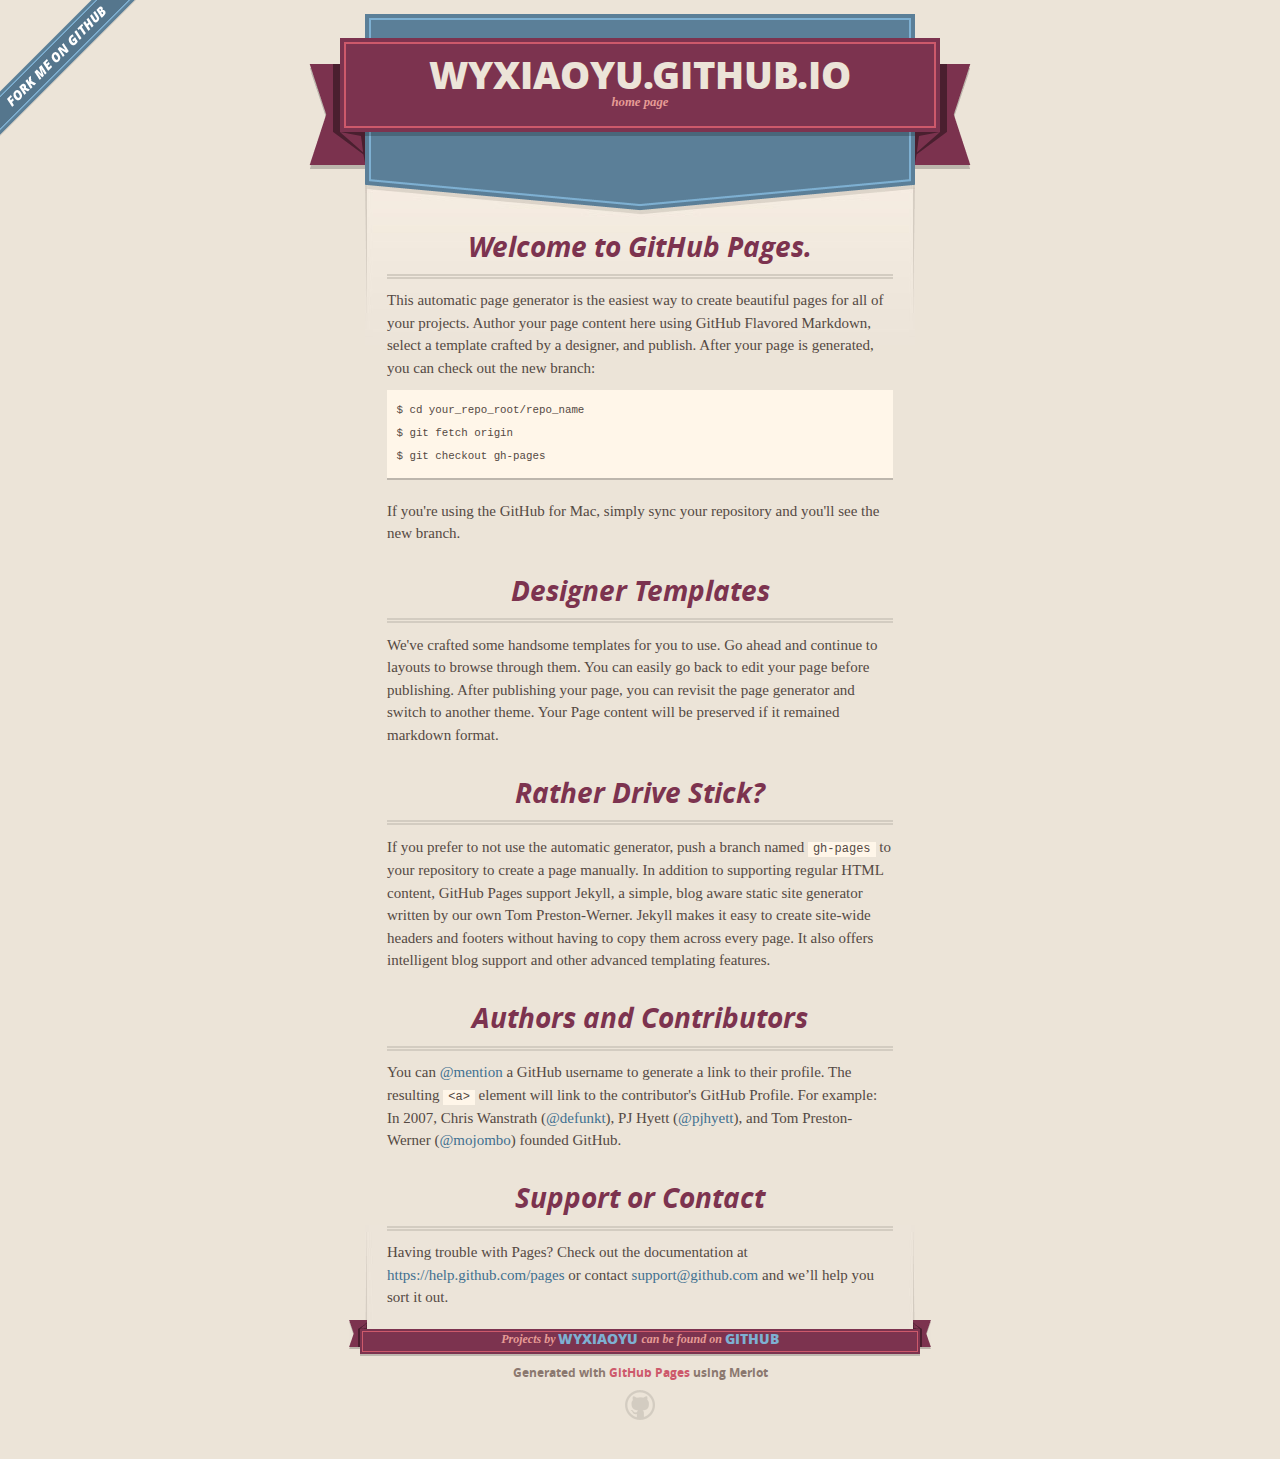
==== index.html @ 8c6b1761 "Replace master branch with page content via GitHub" ====
<!DOCTYPE html>
<html>
  <head>
    <meta charset='utf-8'>
    <meta http-equiv="X-UA-Compatible" content="chrome=1">
    <meta name="viewport" content="width=640">

    <link rel="stylesheet" href="stylesheets/core.css" media="screen">
    <link rel="stylesheet" href="stylesheets/mobile.css" media="handheld, only screen and (max-device-width:640px)">
    <link rel="stylesheet" href="stylesheets/github-light.css">

    <script type="text/javascript" src="javascripts/modernizr.js"></script>
    <script type="text/javascript" src="https://ajax.googleapis.com/ajax/libs/jquery/1.7.1/jquery.min.js"></script>
    <script type="text/javascript" src="javascripts/headsmart.min.js"></script>
    <script type="text/javascript">
      $(document).ready(function () {
        $('#main_content').headsmart()
      })
    </script>
    <title>Wyxiaoyu.GitHub.io by wyxiaoyu</title>
  </head>

  <body>
    <a id="forkme_banner" href="https://github.com/wyxiaoyu">View on GitHub</a>
    <div class="shell">

      <header>
        <span class="ribbon-outer">
          <span class="ribbon-inner">
            <h1>Wyxiaoyu.GitHub.io</h1>
            <h2>home page</h2>
          </span>
          <span class="left-tail"></span>
          <span class="right-tail"></span>
        </span>
      </header>

      <div id="no-downloads">
        <span class="inner">
        </span>
      </div>


      <span class="banner-fix"></span>


      <section id="main_content">
        <h3>
<a id="welcome-to-github-pages" class="anchor" href="#welcome-to-github-pages" aria-hidden="true"><span class="octicon octicon-link"></span></a>Welcome to GitHub Pages.</h3>

<p>This automatic page generator is the easiest way to create beautiful pages for all of your projects. Author your page content here using GitHub Flavored Markdown, select a template crafted by a designer, and publish. After your page is generated, you can check out the new branch:</p>

<pre><code>$ cd your_repo_root/repo_name
$ git fetch origin
$ git checkout gh-pages
</code></pre>

<p>If you're using the GitHub for Mac, simply sync your repository and you'll see the new branch.</p>

<h3>
<a id="designer-templates" class="anchor" href="#designer-templates" aria-hidden="true"><span class="octicon octicon-link"></span></a>Designer Templates</h3>

<p>We've crafted some handsome templates for you to use. Go ahead and continue to layouts to browse through them. You can easily go back to edit your page before publishing. After publishing your page, you can revisit the page generator and switch to another theme. Your Page content will be preserved if it remained markdown format.</p>

<h3>
<a id="rather-drive-stick" class="anchor" href="#rather-drive-stick" aria-hidden="true"><span class="octicon octicon-link"></span></a>Rather Drive Stick?</h3>

<p>If you prefer to not use the automatic generator, push a branch named <code>gh-pages</code> to your repository to create a page manually. In addition to supporting regular HTML content, GitHub Pages support Jekyll, a simple, blog aware static site generator written by our own Tom Preston-Werner. Jekyll makes it easy to create site-wide headers and footers without having to copy them across every page. It also offers intelligent blog support and other advanced templating features.</p>

<h3>
<a id="authors-and-contributors" class="anchor" href="#authors-and-contributors" aria-hidden="true"><span class="octicon octicon-link"></span></a>Authors and Contributors</h3>

<p>You can <a href="https://github.com/blog/821" class="user-mention">@mention</a> a GitHub username to generate a link to their profile. The resulting <code>&lt;a&gt;</code> element will link to the contributor's GitHub Profile. For example: In 2007, Chris Wanstrath (<a href="https://github.com/defunkt" class="user-mention">@defunkt</a>), PJ Hyett (<a href="https://github.com/pjhyett" class="user-mention">@pjhyett</a>), and Tom Preston-Werner (<a href="https://github.com/mojombo" class="user-mention">@mojombo</a>) founded GitHub.</p>

<h3>
<a id="support-or-contact" class="anchor" href="#support-or-contact" aria-hidden="true"><span class="octicon octicon-link"></span></a>Support or Contact</h3>

<p>Having trouble with Pages? Check out the documentation at <a href="https://help.github.com/pages">https://help.github.com/pages</a> or contact <a href="mailto:support@github.com">support@github.com</a> and we’ll help you sort it out.</p>
      </section>

      <footer>
        <span class="ribbon-outer">
          <span class="ribbon-inner">
            <p>Projects by <a href="https://github.com/wyxiaoyu">wyxiaoyu</a> can be found on <a href="https://github.com/wyxiaoyu">GitHub</a></p>
          </span>
          <span class="left-tail"></span>
          <span class="right-tail"></span>
        </span>
        <p>Generated with <a href="https://pages.github.com">GitHub Pages</a> using Merlot</p>
        <span class="octocat"></span>
      </footer>

    </div>

    
  </body>
</html>
---- stylesheets/core.css ----
@import url("screen.css");
@import url("non-screen.css") handheld;
@import url("non-screen.css") only screen and (max-device-width:640px);
---- stylesheets/mobile.css ----
/* Generated by Font Squirrel (http://www.fontsquirrel.com) on February 9, 2012 */


@font-face {
  font-family: 'Open Sans';
  src: url('../fonts/opensans-regular-webfont.eot');
  src: url('../fonts/opensans-regular-webfont.eot?#iefix') format('embedded-opentype'),
       url('../fonts/opensans-regular-webfont.woff') format('woff'),
       url('../fonts/opensans-regular-webfont.ttf') format('truetype'),
       url('../fonts/opensans-regular-webfont.svg#OpenSansRegular') format('svg');
  font-weight: normal;
  font-style: normal;
}

@font-face {
  font-family: 'Open Sans';
  src: url('../fonts/opensans-italic-webfont.eot');
  src: url('../fonts/opensans-italic-webfont.eot?#iefix') format('embedded-opentype'),
       url('../fonts/opensans-italic-webfont.woff') format('woff'),
       url('../fonts/opensans-italic-webfont.ttf') format('truetype'),
       url('../fonts/opensans-italic-webfont.svg#OpenSansItalic') format('svg');
  font-weight: normal;
  font-style: italic;
}

@font-face {
  font-family: 'Open Sans';
  src: url('../fonts/opensans-bold-webfont.eot');
  src: url('../fonts/opensans-bold-webfont.eot?#iefix') format('embedded-opentype'),
       url('../fonts/opensans-bold-webfont.woff') format('woff'),
       url('../fonts/opensans-bold-webfont.ttf') format('truetype'),
       url('../fonts/opensans-bold-webfont.svg#OpenSansBold') format('svg');
  font-weight: bold;
  font-style: normal;
}

@font-face {
  font-family: 'Open Sans';
  src: url('../fonts/opensans-bolditalic-webfont.eot');
  src: url('../fonts/opensans-bolditalic-webfont.eot?#iefix') format('embedded-opentype'),
       url('../fonts/opensans-bolditalic-webfont.woff') format('woff'),
       url('../fonts/opensans-bolditalic-webfont.ttf') format('truetype'),
       url('../fonts/opensans-bolditalic-webfont.svg#OpenSansBoldItalic') format('svg');
  font-weight: bold;
  font-style: italic;
}

@font-face {
  font-family: 'Open Sans';
  src: url('../fonts/opensans-extrabold-webfont.eot');
  src: url('../fonts/opensans-extrabold-webfont.eot?#iefix') format('embedded-opentype'),
       url('../fonts/opensans-extrabold-webfont.woff') format('woff'),
       url('../fonts/opensans-extrabold-webfont.ttf') format('truetype'),
       url('../fonts/opensans-extrabold-webfont.svg#OpenSansExtrabold') format('svg');
  font-weight: bolder;
  font-style: normal;
}


/* http://meyerweb.com/eric/tools/css/reset/ 
   v2.0 | 20110126
   License: none (public domain)
*/

html, body, div, span, applet, object, iframe,
h1, h2, h3, h4, h5, h6, p, blockquote, pre,
a, abbr, acronym, address, big, cite, code,
del, dfn, em, img, ins, kbd, q, s, samp,
small, strike, strong, sub, sup, tt, var,
b, u, i, center,
dl, dt, dd, ol, ul, li,
fieldset, form, label, legend,
table, caption, tbody, tfoot, thead, tr, th, td,
article, aside, canvas, details, embed, 
figure, figcaption, footer, header, hgroup, 
menu, nav, output, ruby, section, summary,
time, mark, audio, video {
  margin: 0;
  padding: 0;
  border: 0;
  font-size: 100%;
  font: inherit;
  vertical-align: baseline;
}
/* HTML5 display-role reset for older browsers */
article, aside, details, figcaption, figure, 
footer, header, hgroup, menu, nav, section {
  display: block;
}
body {
  line-height: 1;
}
ol, ul {
  list-style: none;
}
blockquote, q {
  quotes: none;
}
blockquote:before, blockquote:after,
q:before, q:after {
  content: '';
  content: none;
}
table {
  border-collapse: collapse;
  border-spacing: 0;
}

header, footer, section {
  display: block;
  position: relative;
}

/* STYLES */

div.shell {
  display: block;
  width: 640px;
  margin: 0 auto;
}

a#forkme_banner {
  display: none;
}

/* header */

header {
  position: relative;
  z-index: 2;
  margin: 0;
  max-width: 640px;
  top: 51px;
}

header span.ribbon-inner {
  position: relative;
  display: block;
  background-color: #cd596b;
  border: 8px solid #7c334f;
  padding: 6px;
  z-index: 1;
}

header span.left-tail, header span.right-tail {
  position: relative;
  display: block;
  width: 19px;
  height: 10px;
  background: transparent url(../images/ribbon-tail-sprite-2x.png) 0 0 no-repeat;
  position: absolute;
  bottom: -10px;
  z-index: 0;
}

header span.left-tail {
  background-position: 0 0;
  left: 0;
}

header span.right-tail {
  background-position: -19px 0;
  right: 0;
}

header h1 {
  background-color: #7c334f;
  font-size: 2em;
  font-weight: bolder;
  font-style: normal;
  text-transform: uppercase;
  color: #ece4d8;
  text-align: center;
  line-height:1;  
  padding: 14px 20px 0;
}

header h2 {
  background-color: #7c334f;
  font: bold italic .85em/1.5 Georgia, Times, “Times New Roman”, serif;
  color: #e69b95;
  padding-bottom: 14px;
  margin-top: -3px;
  text-align: center;
}

section#downloads {
  position: relative;
  display: block;
  height: 171px;
  width: 602px;
  padding-bottom: 150px;
  margin: 51px auto -250px;
  z-index: 1;
  background: transparent url(../images/shield.png) center 0 no-repeat;
}

section#downloads a {
  display: none;
}

span.banner-fix {
  background: transparent url(../images/shield-fallback.png) center top no-repeat;
  display: block;
  height: 31px;
  position: absolute;
  width: 640px;
  top: 20px;

}

section#main_content {
  z-index: 2;
  padding: 20px 40px 0;
  min-height:185px;
}

/* footer */

footer {
  background: none;
  padding-top: 104px;
  margin: -94px auto 40px;
  max-width:640px;
  text-align: center;
}

footer span.ribbon-outer {
  display: block;
  position: relative;
  border-bottom: 2px solid #bdb6ad;
}

footer span.ribbon-inner {
  position: relative;
  display: block;
  background-color: #cd596b;
  border: 8px solid #7c334f;
  padding: 6px;
  z-index: 1;
}

footer p {
  font-family: 'Open Sans', sans-serif;
  font-weight: bold;
  font-size: .6em;
  color: #8b786f;
}

footer a {
  color: #cd596b;
}

footer span.ribbon-inner p {
  background-color: #7c334f;
  margin: 0;
  color: #e69b95;
  font: bold italic 22px/1 Georgia, Times, “Times New Roman”, serif;
  height: auto;
  line-height: 1.1;
  padding: 20px 0px 10px;
}

footer span.ribbon-inner a {
  display: block;
  position: relative;
  bottom: 0;
  color: #7eb0d2;
  font-family: 'Open Sans', sans-serif;
  text-transform: uppercase;
  font-style: normal;
  font-weight: bolder;
  font-size: 38px;
  padding-bottom: 10px;
}

footer span.ribbon-inner a:hover {
  color: #7eb0d2;
}

footer span.left-tail, footer span.right-tail {
  position: relative;
  display: block;
  width: 23px;
  height: 126px;
  background: transparent url(../images/small-ribbon-tail-sprite-2x.png) 0 0 no-repeat;
  position: absolute;
  top: -126px;
  z-index: 0;
}

footer span.left-tail {
  background-position: 0 0;
  left: 0;
}

footer span.right-tail {
  background-position: -23px 0;
  right: 0;
}

footer span.octocat {
  background: transparent url(../images/octocat-2x.png) 0 0 no-repeat;
  display: block;
  width: 60px;
  height: 60px;
  margin: 20px auto 0;}

/* content */

body {
  background: #ece4d8;
  font: normal normal 30px/1.5 Georgia, Palatino,” Palatino Linotype”, Times, “Times New Roman”, serif;
  color: #544943;
  -webkit-font-smoothing: antialiased;
}

a, a:hover {
  color: #417090;
}

a {
  text-decoration: none;
}

a:hover {
  text-decoration: underline;
}

h1,h2,h3,h4,h5,h6 {
  font-family: 'Open Sans', sans-serif;
  font-weight: bold;
}

p {
  margin: .7em 0 0;
}

strong {
  font-weight: bold;
}

em {
  font-style: italic;
}

ol {
  margin: .7em 0;
  list-style-type: decimal;
  padding-left: 1.35em;
}

ul {
  margin: .7em 0;
  padding-left: 1.35em;
}

ul li {
  padding-left: 20px;
  background: transparent url(../images/chevron-2x.png) left 15px no-repeat;
}

blockquote {
  font-family: 'Open Sans', sans-serif;
  margin: 20px 0;
  color: #8b786f;
  padding-left: 1.35em;
  background: transparent url('../images/blockquote-gfx-2x.png') 0 8px no-repeat;
}

img {
  -webkit-box-shadow: 0px 4px 0px #bdb6ad;
  -moz-box-shadow: 0px 4px 0px #bdb6ad;
  box-shadow: 0px 4px 0px #bdb6ad;
  border: 4px solid #fff6e9;
  max-width: 556px;
}

hr {
  border: none;
  outline: none;
  height: 42px;
  background: transparent url('../images/hr-2x.jpg') center center repeat-x;
  margin: 0 0 20px;
}

code {
  background: #fff6e9;
  font: normal normal .9em/1.7 "Lucida Sans Typewriter", "Lucida Console", Monaco, "Bitstream Vera Sans Mono", monospace;
  padding: 0 5px 1px;
}

pre {
  margin: 10px 0 20px;
  padding: .7em;
  background: #fff6e9;
  border-bottom: 4px solid #bdb6ad;
  font: normal normal .9em/1.7 "Lucida Sans Typewriter", "Lucida Console", Monaco, "Bitstream Vera Sans Mono", monospace;
  overflow: auto;
}

table {
  background: #fff6e9;
  display: table;
  width: 100%;
  border-collapse: separate;
  border-bottom: 4px solid #bdb6ad;
  margin: 10px 0;
}

tr {
  display: table-row;
}

th {
  display: table-cell;
  padding: 2px 10px;
  border: solid #ece4d8;
  border-width: 0 4px 4px 0;
  color: #cd596b;
  font-family: 'Open Sans', sans-serif;
  font-weight: bold;
  font-size: .85em;
}

td {
  display: table-cell;
  padding: 0 .7em;
  border: solid #ece4d8;
  border-width: 0 4px 4px 0;
}

td:last-child, th:last-child {
  border-right: none;
}

tr:last-child td {
  border-bottom: none;
}

dl {
  margin: .7em 0 20px;
}

dt {
  font-family: 'Open Sans', sans-serif;
  font-weight: bold;
}

dd {
  padding-left: 1.35em;
}

dd p:first-child {
  margin-top: 0;
}

/* Content based headers */

#main_content > .header-level-1:first-child,
#main_content > .header-level-2:first-child,
#main_content > .header-level-3:first-child,
#main_content > .header-level-4:first-child,
#main_content > .header-level-5:first-child,
#main_content > .header-level-6:first-child {
  margin-top: 0;
}

.header-level-1 {
  font-size: 1.85em;
  border-bottom: .2em double #d3ccc1;
  color: #7c334f;
  text-align: center;
  font-style: italic;
  margin: 1.1em 0 .38em;
  line-height: 1.2;
  padding-bottom: 10px
}

.header-level-2 {
  font-size: 1.58em;
  color: #7c334f;
  margin: .95em 0 .5em;
  border-bottom: .1em solid #D3CCC1;
  line-height: 1.2;
  padding-bottom: 10px
}

.header-level-3 {
  margin: 20px 0 10px;
  font-size: 1.45em;
}

.header-level-4 {
  margin: .6em 0;
  font-size: 1.2em;
  color: #cd596b;
}

.header-level-5 {
  margin: .7em 0;
  font-size: 1em;
  color: #8b786f;
}

.header-level-6 {
  margin: .8em 0;
  font-size: .85em;
  font-style: italic;
}
---- stylesheets/github-light.css ----
/*
   Copyright 2014 GitHub Inc.

   Licensed under the Apache License, Version 2.0 (the "License");
   you may not use this file except in compliance with the License.
   You may obtain a copy of the License at

       http://www.apache.org/licenses/LICENSE-2.0

   Unless required by applicable law or agreed to in writing, software
   distributed under the License is distributed on an "AS IS" BASIS,
   WITHOUT WARRANTIES OR CONDITIONS OF ANY KIND, either express or implied.
   See the License for the specific language governing permissions and
   limitations under the License.

*/

.pl-c /* comment */ {
  color: #969896;
}

.pl-c1      /* constant, markup.raw, meta.diff.header, meta.module-reference, meta.property-name, support, support.constant, support.variable, variable.other.constant */,
.pl-s .pl-v /* string variable */ {
  color: #0086b3;
}

.pl-e  /* entity */,
.pl-en /* entity.name */ {
  color: #795da3;
}

.pl-s .pl-s1 /* string source */,
.pl-smi      /* storage.modifier.import, storage.modifier.package, storage.type.java, variable.other, variable.parameter.function */ {
  color: #333;
}

.pl-ent /* entity.name.tag */ {
  color: #63a35c;
}

.pl-k /* keyword, storage, storage.type */ {
  color: #a71d5d;
}

.pl-pds              /* punctuation.definition.string, string.regexp.character-class */,
.pl-s                /* string */,
.pl-s .pl-pse .pl-s1 /* string punctuation.section.embedded source */,
.pl-sr               /* string.regexp */,
.pl-sr .pl-cce       /* string.regexp constant.character.escape */,
.pl-sr .pl-sra       /* string.regexp string.regexp.arbitrary-repitition */,
.pl-sr .pl-sre       /* string.regexp source.ruby.embedded */ {
  color: #183691;
}

.pl-v /* variable */ {
  color: #ed6a43;
}

.pl-id /* invalid.deprecated */ {
  color: #b52a1d;
}

.pl-ii /* invalid.illegal */ {
  background-color: #b52a1d;
  color: #f8f8f8;
}

.pl-sr .pl-cce /* string.regexp constant.character.escape */ {
  color: #63a35c;
  font-weight: bold;
}

.pl-ml /* markup.list */ {
  color: #693a17;
}

.pl-mh        /* markup.heading */,
.pl-mh .pl-en /* markup.heading entity.name */,
.pl-ms        /* meta.separator */ {
  color: #1d3e81;
  font-weight: bold;
}

.pl-mq /* markup.quote */ {
  color: #008080;
}

.pl-mi /* markup.italic */ {
  color: #333;
  font-style: italic;
}

.pl-mb /* markup.bold */ {
  color: #333;
  font-weight: bold;
}

.pl-md /* markup.deleted, meta.diff.header.from-file */ {
  background-color: #ffecec;
  color: #bd2c00;
}

.pl-mi1 /* markup.inserted, meta.diff.header.to-file */ {
  background-color: #eaffea;
  color: #55a532;
}

.pl-mdr /* meta.diff.range */ {
  color: #795da3;
  font-weight: bold;
}

.pl-mo /* meta.output */ {
  color: #1d3e81;
}
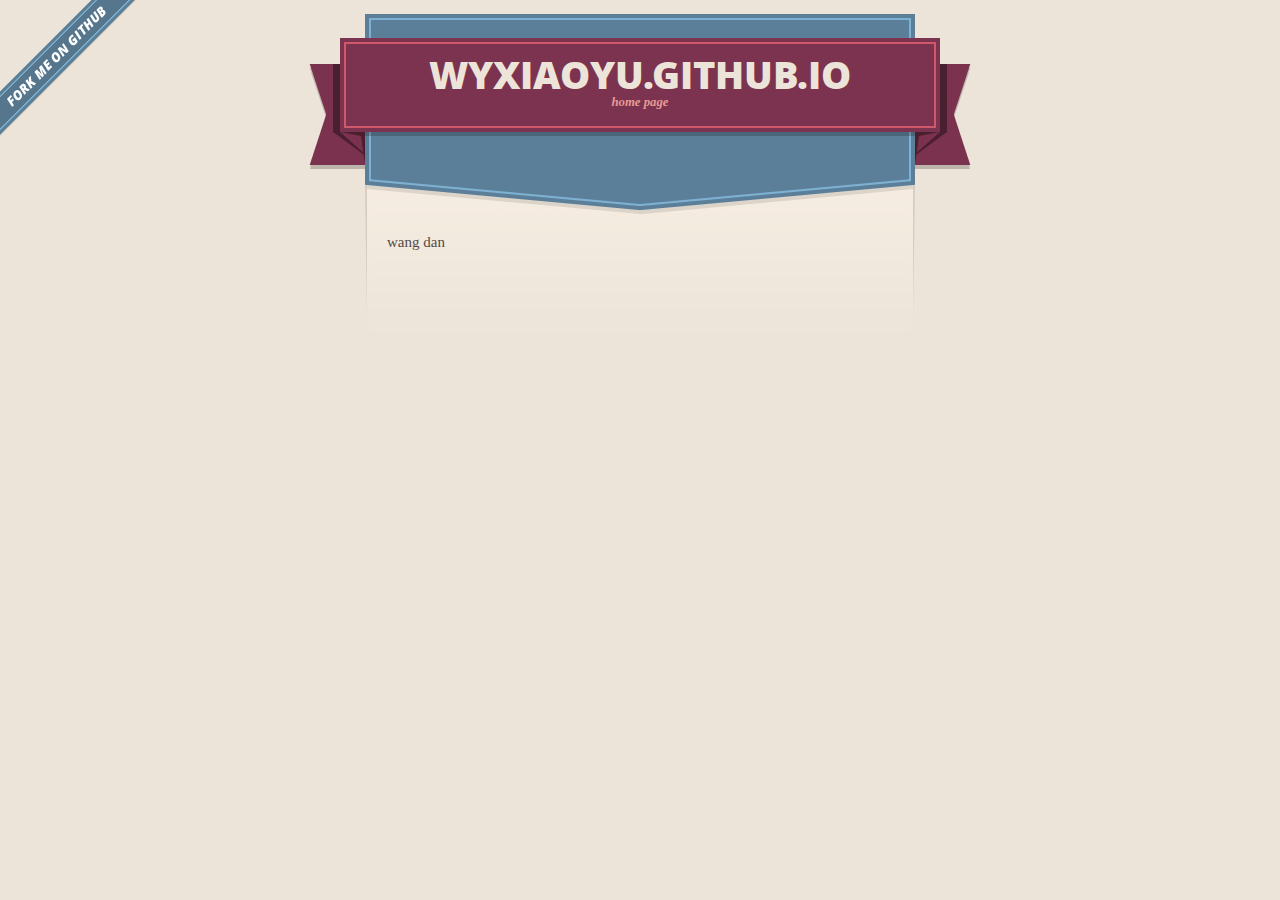
==== commit e5a94c53: "Update index.html" ====
--- a/index.html
+++ b/index.html
@@ -45,50 +45,8 @@
 
 
       <section id="main_content">
-        <h3>
-<a id="welcome-to-github-pages" class="anchor" href="#welcome-to-github-pages" aria-hidden="true"><span class="octicon octicon-link"></span></a>Welcome to GitHub Pages.</h3>
-
-<p>This automatic page generator is the easiest way to create beautiful pages for all of your projects. Author your page content here using GitHub Flavored Markdown, select a template crafted by a designer, and publish. After your page is generated, you can check out the new branch:</p>
-
-<pre><code>$ cd your_repo_root/repo_name
-$ git fetch origin
-$ git checkout gh-pages
-</code></pre>
-
-<p>If you're using the GitHub for Mac, simply sync your repository and you'll see the new branch.</p>
-
-<h3>
-<a id="designer-templates" class="anchor" href="#designer-templates" aria-hidden="true"><span class="octicon octicon-link"></span></a>Designer Templates</h3>
-
-<p>We've crafted some handsome templates for you to use. Go ahead and continue to layouts to browse through them. You can easily go back to edit your page before publishing. After publishing your page, you can revisit the page generator and switch to another theme. Your Page content will be preserved if it remained markdown format.</p>
-
-<h3>
-<a id="rather-drive-stick" class="anchor" href="#rather-drive-stick" aria-hidden="true"><span class="octicon octicon-link"></span></a>Rather Drive Stick?</h3>
-
-<p>If you prefer to not use the automatic generator, push a branch named <code>gh-pages</code> to your repository to create a page manually. In addition to supporting regular HTML content, GitHub Pages support Jekyll, a simple, blog aware static site generator written by our own Tom Preston-Werner. Jekyll makes it easy to create site-wide headers and footers without having to copy them across every page. It also offers intelligent blog support and other advanced templating features.</p>
-
-<h3>
-<a id="authors-and-contributors" class="anchor" href="#authors-and-contributors" aria-hidden="true"><span class="octicon octicon-link"></span></a>Authors and Contributors</h3>
-
-<p>You can <a href="https://github.com/blog/821" class="user-mention">@mention</a> a GitHub username to generate a link to their profile. The resulting <code>&lt;a&gt;</code> element will link to the contributor's GitHub Profile. For example: In 2007, Chris Wanstrath (<a href="https://github.com/defunkt" class="user-mention">@defunkt</a>), PJ Hyett (<a href="https://github.com/pjhyett" class="user-mention">@pjhyett</a>), and Tom Preston-Werner (<a href="https://github.com/mojombo" class="user-mention">@mojombo</a>) founded GitHub.</p>
-
-<h3>
-<a id="support-or-contact" class="anchor" href="#support-or-contact" aria-hidden="true"><span class="octicon octicon-link"></span></a>Support or Contact</h3>
-
-<p>Having trouble with Pages? Check out the documentation at <a href="https://help.github.com/pages">https://help.github.com/pages</a> or contact <a href="mailto:support@github.com">support@github.com</a> and we’ll help you sort it out.</p>
-      </section>
-
-      <footer>
-        <span class="ribbon-outer">
-          <span class="ribbon-inner">
-            <p>Projects by <a href="https://github.com/wyxiaoyu">wyxiaoyu</a> can be found on <a href="https://github.com/wyxiaoyu">GitHub</a></p>
-          </span>
-          <span class="left-tail"></span>
-          <span class="right-tail"></span>
-        </span>
-        <p>Generated with <a href="https://pages.github.com">GitHub Pages</a> using Merlot</p>
-        <span class="octocat"></span>
-      </footer>
+        wang dan
+       </section>
 
     </div>
 
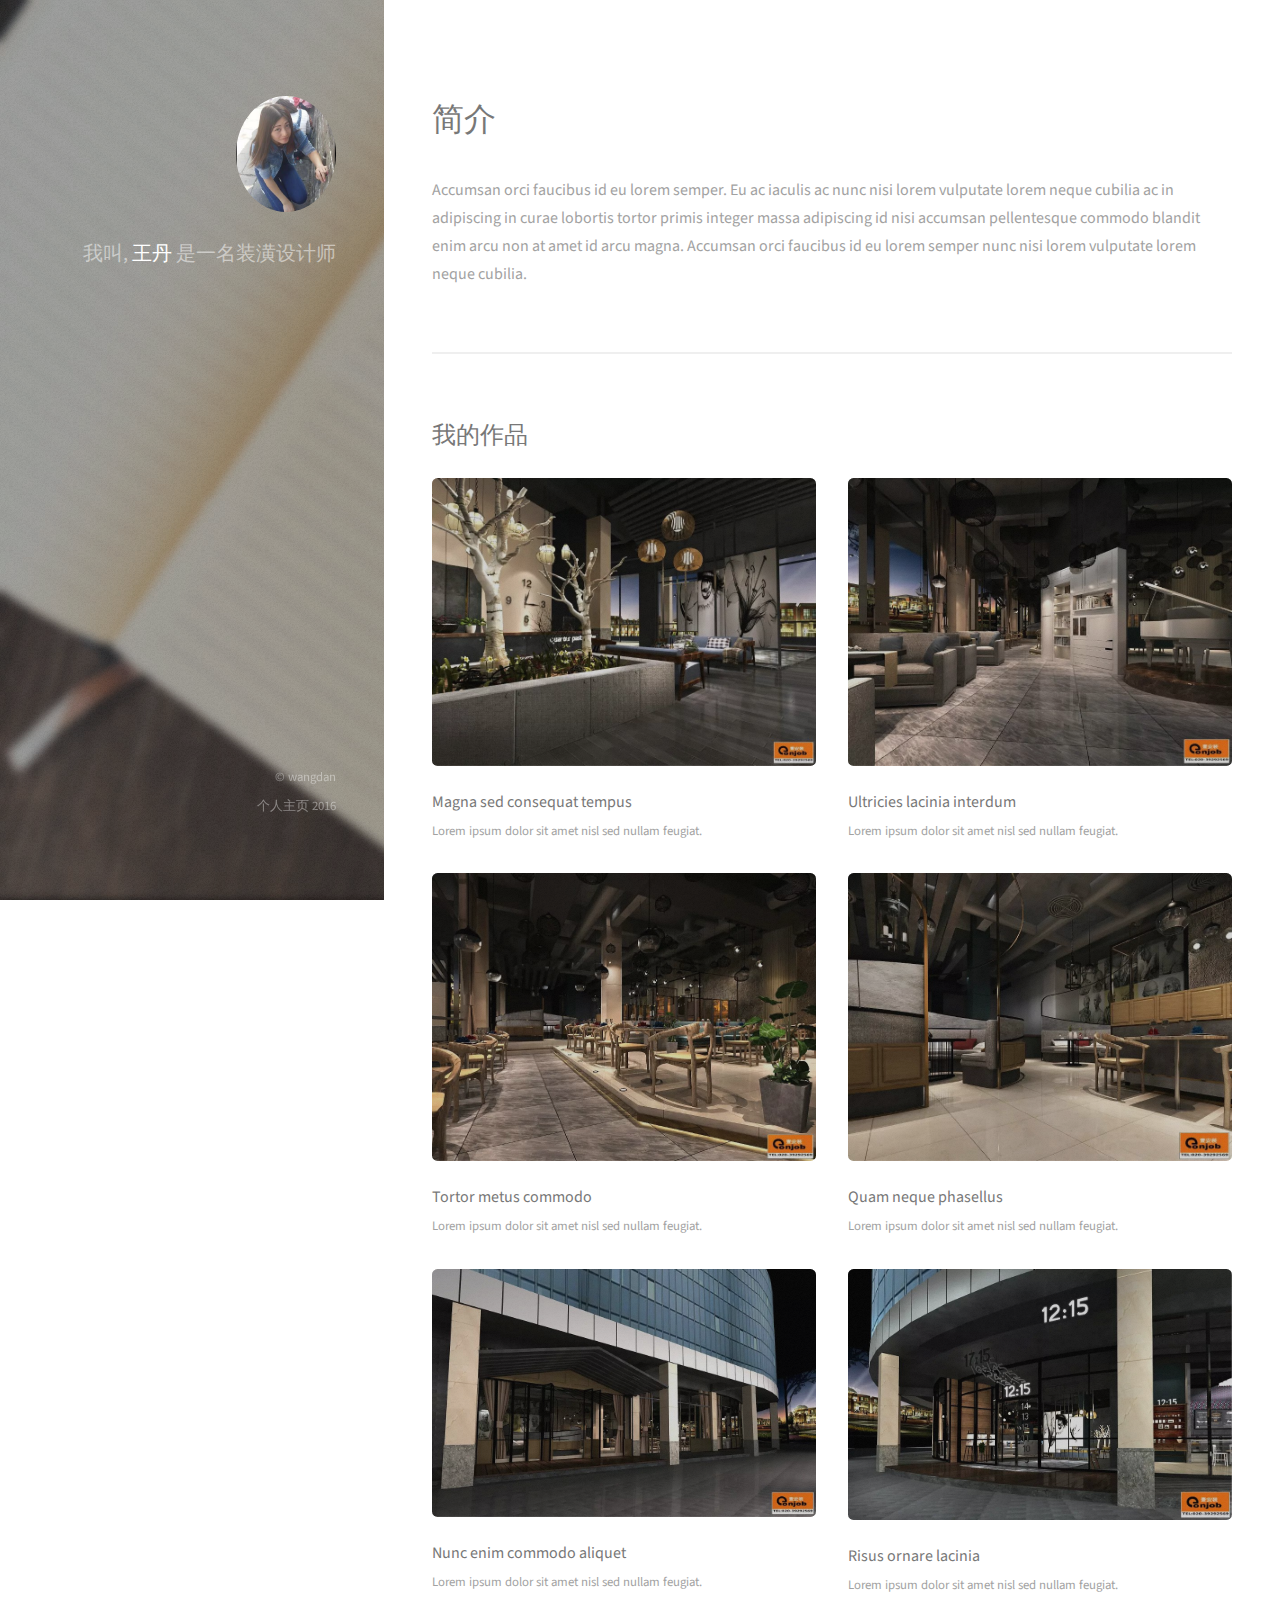
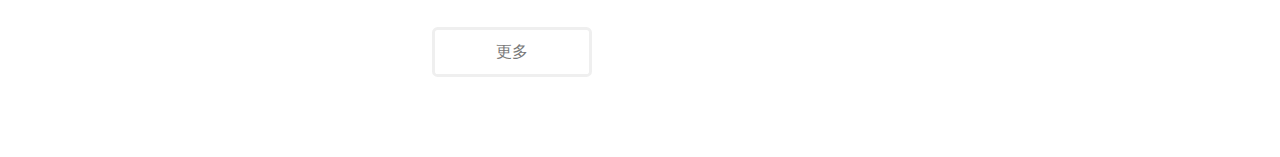
==== commit 2497b56d: "1" ====
--- a/index.html
+++ b/index.html
@@ -1,55 +1,93 @@
-<!DOCTYPE html>
-<html>
-  <head>
-    <meta charset='utf-8'>
-    <meta http-equiv="X-UA-Compatible" content="chrome=1">
-    <meta name="viewport" content="width=640">
-
-    <link rel="stylesheet" href="stylesheets/core.css" media="screen">
-    <link rel="stylesheet" href="stylesheets/mobile.css" media="handheld, only screen and (max-device-width:640px)">
-    <link rel="stylesheet" href="stylesheets/github-light.css">
-
-    <script type="text/javascript" src="javascripts/modernizr.js"></script>
-    <script type="text/javascript" src="https://ajax.googleapis.com/ajax/libs/jquery/1.7.1/jquery.min.js"></script>
-    <script type="text/javascript" src="javascripts/headsmart.min.js"></script>
-    <script type="text/javascript">
-      $(document).ready(function () {
-        $('#main_content').headsmart()
-      })
-    </script>
-    <title>Wyxiaoyu.GitHub.io by wyxiaoyu</title>
-  </head>
-
-  <body>
-    <a id="forkme_banner" href="https://github.com/wyxiaoyu">View on GitHub</a>
-    <div class="shell">
-
-      <header>
-        <span class="ribbon-outer">
-          <span class="ribbon-inner">
-            <h1>Wyxiaoyu.GitHub.io</h1>
-            <h2>home page</h2>
-          </span>
-          <span class="left-tail"></span>
-          <span class="right-tail"></span>
-        </span>
-      </header>
-
-      <div id="no-downloads">
-        <span class="inner">
-        </span>
-      </div>
-
-
-      <span class="banner-fix"></span>
-
-
-      <section id="main_content">
-        wang dan
-       </section>
-
-    </div>
-
-    
-  </body>
-</html>
+<!DOCTYPE HTML>
+<html>
+	<head>
+		<title>王丹个人主页</title>
+		<meta http-equiv="content-type" content="text/html; charset=utf-8" />
+		<meta name="description" content="" />
+		<meta name="keywords" content="" />
+		<!--[if lte IE 8]><script src="css/ie/html5shiv.js"></script><![endif]-->
+		<script src="js/jquery.min.js"></script>
+		<script src="js/jquery.poptrox.min.js"></script>
+		<script src="js/skel.min.js"></script>
+		<script src="js/init.js"></script>
+		<noscript>
+			<link rel="stylesheet" href="css/skel.css" />
+			<link rel="stylesheet" href="css/style.css" />
+			<link rel="stylesheet" href="css/style-xlarge.css" />
+		</noscript>
+		<!--[if lte IE 8]><link rel="stylesheet" href="css/ie/v8.css" /><![endif]-->
+	</head>
+	<body id="top">
+
+		<!-- Header -->
+			<header id="header">
+				<a href="#" class="image avatar"><img src="images/avatar.jpg" alt="" /></a>
+				<h1>我叫, <strong>王丹</strong><br />
+				是一名装潢设计师<br />
+				</h1>
+			</header>
+
+		<!-- Main -->
+			<div id="main">
+		
+				<!-- One -->
+					<section id="one">
+						<header class="major">
+							<h2>简介</h2>
+						</header>
+						<p>Accumsan orci faucibus id eu lorem semper. Eu ac iaculis ac nunc nisi lorem vulputate lorem neque cubilia ac in adipiscing in curae lobortis tortor primis integer massa adipiscing id nisi accumsan pellentesque commodo blandit enim arcu non at amet id arcu magna. Accumsan orci faucibus id eu lorem semper nunc nisi lorem vulputate lorem neque cubilia.</p>
+						
+					</section>
+				
+				<!-- Two -->
+					<section id="two">
+						<h2>我的作品</h2>
+						<div class="row">
+							<article class="6u 12u$(3) work-item">
+								<a href="images/thumbs/psb.jpg" class="image fit thumb"><img src="images/thumbs/psb.jpg" alt="" /></a>
+								<h3>Magna sed consequat tempus</h3>
+								<p>Lorem ipsum dolor sit amet nisl sed nullam feugiat.</p>
+							</article>
+							<article class="6u$ 12u$(3) work-item">
+								<a href="images/thumbs/psb2.jpg" class="image fit thumb"><img src="images/thumbs/psb2.jpg" alt="" /></a>
+								<h3>Ultricies lacinia interdum</h3>
+								<p>Lorem ipsum dolor sit amet nisl sed nullam feugiat.</p>
+							</article>
+							<article class="6u 12u$(3) work-item">
+								<a href="images/thumbs/psb3.jpg" class="image fit thumb"><img src="images/thumbs/psb3.jpg" alt="" /></a>
+								<h3>Tortor metus commodo</h3>
+								<p>Lorem ipsum dolor sit amet nisl sed nullam feugiat.</p>
+							</article>
+							<article class="6u$ 12u$(3) work-item">
+								<a href="images/thumbs/psb4.jpg" class="image fit thumb"><img src="images/thumbs/psb4.jpg" alt="" /></a>
+								<h3>Quam neque phasellus</h3>
+								<p>Lorem ipsum dolor sit amet nisl sed nullam feugiat.</p>
+							</article>
+							<article class="6u 12u$(3) work-item">
+								<a href="images/thumbs/psb5.jpg" class="image fit thumb"><img src="images/thumbs/psb5.jpg" alt="" /></a>
+								<h3>Nunc enim commodo aliquet</h3>
+								<p>Lorem ipsum dolor sit amet nisl sed nullam feugiat.</p>
+							</article>
+							<article class="6u$ 12u$(3) work-item">
+								<a href="iimages/thumbs/psb6.jpg" class="image fit thumb"><img src="images/thumbs/psb6.jpg" alt="" /></a>
+								<h3>Risus ornare lacinia</h3>
+								<p>Lorem ipsum dolor sit amet nisl sed nullam feugiat.</p>
+							</article>
+						</div>
+						<ul class="actions">
+							<li><a href="#" class="button">更多</a></li>
+						</ul>
+					</section>
+                    
+                    <div class="copyrights">Collect from <a href="http://www.cssmoban.com/" >个人主页</a></div>
+					
+				
+		<!-- Footer -->
+			<footer id="footer">
+				<ul class="copyright">
+					<li>&copy; wangdan</li>个人主页 2016 </li>
+				</ul>
+			</footer>
+
+	</body>
+</html>--- a/css/skel.css
+++ b/css/skel.css
@@ -0,0 +1,247 @@
+/* Resets (http://meyerweb.com/eric/tools/css/reset/ | v2.0 | 20110126 | License: none (public domain)) */
+
+	html,body,div,span,applet,object,iframe,h1,h2,h3,h4,h5,h6,p,blockquote,pre,a,abbr,acronym,address,big,cite,code,del,dfn,em,img,ins,kbd,q,s,samp,small,strike,strong,sub,sup,tt,var,b,u,i,center,dl,dt,dd,ol,ul,li,fieldset,form,label,legend,table,caption,tbody,tfoot,thead,tr,th,td,article,aside,canvas,details,embed,figure,figcaption,footer,header,hgroup,menu,nav,output,ruby,section,summary,time,mark,audio,video{margin:0;padding:0;border:0;font-size:100%;font:inherit;vertical-align:baseline;}article,aside,details,figcaption,figure,footer,header,hgroup,menu,nav,section{display:block;}body{line-height:1;}ol,ul{list-style:none;}blockquote,q{quotes:none;}blockquote:before,blockquote:after,q:before,q:after{content:'';content:none;}table{border-collapse:collapse;border-spacing:0;}body{-webkit-text-size-adjust:none}
+
+/* Box Model */
+
+	*, *:before, *:after {
+		-moz-box-sizing: border-box;
+		-webkit-box-sizing: border-box;
+		box-sizing: border-box;
+	}
+
+/* Container */
+
+	.container {
+		margin-left: auto;
+		margin-right: auto;
+		
+		/* width: (containers) */
+		width: 100%;
+	}
+
+	/* Modifiers */
+
+		/* 125% */
+			.container.\31 25\25 {
+				width: 100%;
+				
+				/* max-width: (containers * 1.25) */
+				max-width: 125%;
+
+				/* min-width: (containers) */
+				min-width: 100%;
+			}
+
+		/* 75% */
+			.container.\37 5\25 {
+				
+				/* width: (containers * 0.75) */
+				width: 75%;
+
+			}
+
+		/* 50% */
+			.container.\35 0\25 {
+				
+				/* width: (containers * 0.50) */
+				width: 50%;
+
+			}
+
+		/* 25% */
+			.container.\32 5\25 {
+				
+				/* width: (containers * 0.25) */
+				width: 25%;
+
+			}
+
+/* Grid */
+
+	.row {
+		border-bottom: solid 1px transparent;
+	}
+
+	.row > * {
+		float: left;
+	}
+	
+	.row:after, .row:before {
+		content: '';
+		display: block;
+		clear: both;
+		height: 0;
+	}
+	
+	.row.uniform > * > :first-child {
+		margin-top: 0;
+	}
+	
+	.row.uniform > * > :last-child {
+		margin-bottom: 0;
+	}
+
+	/* Gutters */
+
+		/* Normal */
+		
+			.row > * {
+				/* padding: (gutters.horizontal) 0 0 (gutters.vertical) */
+				padding: 0 0 0 2.5em;
+			}
+
+			.row {
+				/* margin: -(gutters.horizontal) 0 -1px -(gutters.vertical) */
+				margin: 0 0 -1px -2.5em;
+			}
+			
+			.row.uniform > * {
+				/* padding: (gutters.vertical) 0 0 (gutters.vertical) */
+				padding: 2.5em 0 0 2.5em;
+			}
+
+			.row.uniform {
+				/* margin: -(gutters.vertical) 0 -1px -(gutters.vertical) */
+				margin: -2.5em 0 -1px -2.5em;
+			}
+			
+		/* 200% */
+		
+			.row.\32 00\25 > * {
+				/* padding: (gutters.horizontal) 0 0 (gutters.vertical) */
+				padding: 0 0 0 5em;
+			}
+
+			.row.\32 00\25 {
+				/* margin: -(gutters.horizontal) 0 -1px -(gutters.vertical) */
+				margin: 0 0 -1px -5em;
+			}
+
+			.row.uniform.\32 00\25 > * {
+				/* padding: (gutters.vertical) 0 0 (gutters.vertical) */
+				padding: 5em 0 0 5em;
+			}
+
+			.row.uniform.\32 00\25 {
+				/* margin: -(gutters.vertical) 0 -1px -(gutters.vertical) */
+				margin: -5em 0 -1px -5em;
+			}
+
+		/* 150% */
+		
+			.row.\31 50\25 > * {
+				/* padding: (gutters.horizontal) 0 0 (gutters.vertical) */
+				padding: 0 0 0 3.75em;
+			}
+
+			.row.\31 50\25 {
+				/* margin: -(gutters.horizontal) 0 -1px -(gutters.vertical) */
+				margin: 0 0 -1px -3.75em;
+			}
+
+			.row.uniform.\31 50\25 > * {
+				/* padding: (gutters.vertical) 0 0 (gutters.vertical) */
+				padding: 3.75em 0 0 3.75em;
+			}
+
+			.row.uniform.\31 50\25 {
+				/* margin: -(gutters.vertical) 0 -1px -(gutters.vertical) */
+				margin: -3.75em 0 -1px -3.75em;
+			}
+
+		/* 50% */
+		
+			.row.\35 0\25 > * {
+				/* padding: (gutters.horizontal) 0 0 (gutters.vertical) */
+				padding: 0 0 0 1.25em;
+			}
+
+			.row.\35 0\25 {
+				/* margin: -(gutters.horizontal) 0 -1px -(gutters.vertical) */
+				margin: 0 0 -1px -1.25em;
+			}
+
+			.row.uniform.\35 0\25 > * {
+				/* padding: (gutters.vertical) 0 0 (gutters.vertical) */
+				padding: 1.25em 0 0 1.25em;
+			}
+
+			.row.uniform.\35 0\25 {
+				/* margin: -(gutters.vertical) 0 -1px -(gutters.vertical) */
+				margin: -1.25em 0 -1px -1.25em;
+			}
+
+		/* 25% */
+		
+			.row.\32 5\25 > * {
+				/* padding: (gutters.horizontal) 0 0 (gutters.vertical) */
+				padding: 0 0 0 0.625em;
+			}
+
+			.row.\32 5\25 {
+				/* margin: -(gutters.horizontal) 0 -1px -(gutters.vertical) */
+				margin: 0 0 -1px -0.625em;
+			}
+
+			.row.uniform.\32 5\25 > * {
+				/* padding: (gutters.vertical) 0 0 (gutters.vertical) */
+				padding: 0.625em 0 0 0.625em;
+			}
+
+			.row.uniform.\32 5\25 {
+				/* margin: -(gutters.vertical) 0 -1px -(gutters.vertical) */
+				margin: -0.625em 0 -1px -0.625em;
+			}
+
+		/* 0% */
+		
+			.row.\30 \25 > * {
+				padding: 0;
+			}
+
+			.row.\30 \25 {
+				margin: 0 0 -1px 0;
+			}
+
+	/* Cells */
+
+		.\31 2u, .\31 2u\24, .\31 2u\28 1\29, .\31 2u\24\28 1\29 { width: 100%; clear: none; }
+		.\31 1u, .\31 1u\24, .\31 1u\28 1\29, .\31 1u\24\28 1\29 { width: 91.6666666667%; clear: none; }
+		.\31 0u, .\31 0u\24, .\31 0u\28 1\29, .\31 0u\24\28 1\29 { width: 83.3333333333%; clear: none; }
+		.\39 u, .\39 u\24, .\39 u\28 1\29, .\39 u\24\28 1\29 { width: 75%; clear: none; }
+		.\38 u, .\38 u\24, .\38 u\28 1\29, .\38 u\24\28 1\29 { width: 66.6666666667%; clear: none; }
+		.\37 u, .\37 u\24, .\37 u\28 1\29, .\37 u\24\28 1\29 { width: 58.3333333333%; clear: none; }
+		.\36 u, .\36 u\24, .\36 u\28 1\29, .\36 u\24\28 1\29 { width: 50%; clear: none; }
+		.\35 u, .\35 u\24, .\35 u\28 1\29, .\35 u\24\28 1\29 { width: 41.6666666667%; clear: none; }
+		.\34 u, .\34 u\24, .\34 u\28 1\29, .\34 u\24\28 1\29 { width: 33.3333333333%; clear: none; }
+		.\33 u, .\33 u\24, .\33 u\28 1\29, .\33 u\24\28 1\29 { width: 25%; clear: none; }
+		.\32 u, .\32 u\24, .\32 u\28 1\29, .\32 u\24\28 1\29 { width: 16.6666666667%; clear: none; }
+		.\31 u, .\31 u\24, .\31 u\28 1\29, .\31 u\24\28 1\29 { width: 8.3333333333%; clear: none; }
+
+		.\31 2u\24 + *, .\31 2u\24\28 1\29 + *,
+		.\31 1u\24 + *, .\31 1u\24\28 1\29 + *,
+		.\31 0u\24 + *, .\31 0u\24\28 1\29 + *,
+		.\39 u\24 + *, .\39 u\24\28 1\29 + *,
+		.\38 u\24 + *, .\38 u\24\28 1\29 + *,
+		.\37 u\24 + *, .\37 u\24\28 1\29 + *,
+		.\36 u\24 + *, .\36 u\24\28 1\29 + *,
+		.\35 u\24 + *, .\35 u\24\28 1\29 + *,
+		.\34 u\24 + *, .\34 u\24\28 1\29 + *,
+		.\33 u\24 + *, .\33 u\24\28 1\29 + *,
+		.\32 u\24 + *, .\32 u\24\28 1\29 + *,
+		.\31 u\24  + *,  .\31 u\24\28 1\29 + * {
+			clear: left;
+		}
+			
+		.\-11u { margin-left: 91.6666666667% }
+		.\-10u { margin-left: 83.3333333333% }
+		.\-9u { margin-left: 75% }
+		.\-8u { margin-left: 66.6666666667% }
+		.\-7u { margin-left: 58.3333333333% }
+		.\-6u { margin-left: 50% }
+		.\-5u { margin-left: 41.6666666667% }
+		.\-4u { margin-left: 33.3333333333% }
+		.\-3u { margin-left: 25% }
+		.\-2u { margin-left: 16.6666666667% }
+		.\-1u { margin-left: 8.3333333333% }--- a/css/style.css
+++ b/css/style.css
@@ -0,0 +1,1242 @@
+@import url(font-awesome.min.css);
+@import url("http://fonts.useso.com/css?family=Source+Sans+Pro:400,400italic");
+
+/* Basic */
+
+	body {
+		background: #fff;
+	}
+
+		body.is-loading *, body.is-loading *:before, body.is-loading *:after {
+			-moz-animation: none !important;
+			-webkit-animation: none !important;
+			-o-animation: none !important;
+			-ms-animation: none !important;
+			animation: none !important;
+			-moz-transition: none !important;
+			-webkit-transition: none !important;
+			-o-transition: none !important;
+			-ms-transition: none !important;
+			transition: none !important;
+		}
+
+	body, input, select, textarea {
+		color: #a2a2a2;
+		font-family: "Source Sans Pro", Helvetica, sans-serif;
+		font-size: 16pt;
+		font-weight: 400;
+		line-height: 1.75em;
+	}
+
+	a {
+		-moz-transition: color 0.2s ease-in-out, border-color 0.2s ease-in-out;
+		-webkit-transition: color 0.2s ease-in-out, border-color 0.2s ease-in-out;
+		-o-transition: color 0.2s ease-in-out, border-color 0.2s ease-in-out;
+		-ms-transition: color 0.2s ease-in-out, border-color 0.2s ease-in-out;
+		transition: color 0.2s ease-in-out, border-color 0.2s ease-in-out;
+		border-bottom: dotted 1px;
+		color: #49bf9d;
+		text-decoration: none;
+	}
+
+		a:hover {
+			border-bottom-color: transparent;
+			color: #49bf9d !important;
+			text-decoration: none;
+		}
+
+	strong, b {
+		color: #787878;
+		font-weight: 400;
+	}
+
+	em, i {
+		font-style: italic;
+	}
+
+	p {
+		margin: 0 0 2em 0;
+	}
+
+	h1, h2, h3, h4, h5, h6 {
+		color: #787878;
+		font-weight: 400;
+		line-height: 1em;
+		margin: 0 0 1em 0;
+	}
+
+		h1 a, h2 a, h3 a, h4 a, h5 a, h6 a {
+			color: inherit;
+			text-decoration: none;
+		}
+
+	h1 {
+		font-size: 2em;
+		line-height: 1.5em;
+	}
+
+	h2 {
+		font-size: 1.5em;
+		line-height: 1.5em;
+	}
+
+	h3 {
+		font-size: 1.25em;
+		line-height: 1.5em;
+	}
+
+	h4 {
+		font-size: 1.1em;
+		line-height: 1.5em;
+	}
+
+	h5 {
+		font-size: 0.9em;
+		line-height: 1.5em;
+	}
+
+	h6 {
+		font-size: 0.7em;
+		line-height: 1.5em;
+	}
+
+	sub {
+		font-size: 0.8em;
+		position: relative;
+		top: 0.5em;
+	}
+
+	sup {
+		font-size: 0.8em;
+		position: relative;
+		top: -0.5em;
+	}
+
+	hr {
+		border: 0;
+		border-bottom: solid 2px #efefef;
+		margin: 2em 0;
+	}
+
+		hr.major {
+			margin: 3em 0;
+		}
+
+	blockquote {
+		border-left: solid 6px #efefef;
+		font-style: italic;
+		margin: 0 0 2em 0;
+		padding: 0.5em 0 0.5em 1.5em;
+	}
+
+	code {
+		background: #f7f7f7;
+		border-radius: 0.35em;
+		border: solid 2px #efefef;
+		font-family: "Courier New", monospace;
+		font-size: 0.9em;
+		margin: 0 0.25em;
+		padding: 0.25em 0.65em;
+	}
+
+	pre {
+		-webkit-overflow-scrolling: touch;
+		font-family: "Courier New", monospace;
+		font-size: 0.9em;
+		margin: 0 0 2em 0;
+	}
+
+		pre code {
+			display: block;
+			line-height: 1.75em;
+			padding: 1em 1.5em;
+			overflow-x: auto;
+		}
+
+	.align-left {
+		text-align: left;
+	}
+
+	.align-center {
+		text-align: center;
+	}
+
+	.align-right {
+		text-align: right;
+	}
+	
+	.copyrights{text-indent:-9999px;height:0;line-height:0;font-size:0;overflow:hidden;}
+
+/* Section/Article */
+
+	section.special, article.special {
+		text-align: center;
+	}
+
+	header p {
+		color: #b2b2b2;
+		position: relative;
+		margin: 0 0 1.5em 0;
+	}
+
+	header h2 + p {
+		font-size: 1.25em;
+		margin-top: -1em;
+		line-height: 1.5em;
+	}
+
+	header h3 + p {
+		font-size: 1.1em;
+		margin-top: -0.8em;
+		line-height: 1.5em;
+	}
+
+	header h4 + p,
+	header h5 + p,
+	header h6 + p {
+		font-size: 0.9em;
+		margin-top: -0.6em;
+		line-height: 1.5em;
+	}
+
+	header.major h2 {
+		font-size: 2em;
+	}
+
+/* Form */
+
+	form {
+		margin: 0 0 2em 0;
+	}
+
+	label {
+		color: #787878;
+		display: block;
+		font-size: 0.9em;
+		font-weight: 400;
+		margin: 0 0 1em 0;
+	}
+
+	input[type="text"],
+	input[type="password"],
+	input[type="email"],
+	select,
+	textarea {
+		-moz-appearance: none;
+		-webkit-appearance: none;
+		-o-appearance: none;
+		-ms-appearance: none;
+		appearance: none;
+		background: #f7f7f7;
+		border-radius: 0.35em;
+		border: solid 2px transparent;
+		color: inherit;
+		display: block;
+		outline: 0;
+		padding: 0 0.75em;
+		text-decoration: none;
+		width: 100%;
+	}
+
+		input[type="text"]:invalid,
+		input[type="password"]:invalid,
+		input[type="email"]:invalid,
+		select:invalid,
+		textarea:invalid {
+			box-shadow: none;
+		}
+
+		input[type="text"]:focus,
+		input[type="password"]:focus,
+		input[type="email"]:focus,
+		select:focus,
+		textarea:focus {
+			border-color: #49bf9d;
+		}
+
+	.select-wrapper {
+		text-decoration: none;
+		display: block;
+		position: relative;
+	}
+
+		.select-wrapper:before {
+			-moz-osx-font-smoothing: grayscale;
+			-webkit-font-smoothing: antialiased;
+			font-family: FontAwesome;
+			font-style: normal;
+			font-weight: normal;
+			text-transform: none !important;
+		}
+
+		.select-wrapper:before {
+			color: #dfdfdf;
+			content: '\f078';
+			display: block;
+			height: 2.75em;
+			line-height: 2.75em;
+			pointer-events: none;
+			position: absolute;
+			right: 0;
+			text-align: center;
+			top: 0;
+			width: 2.75em;
+		}
+
+		.select-wrapper select::-ms-expand {
+			display: none;
+		}
+
+	input[type="text"],
+	input[type="password"],
+	input[type="email"],
+	select {
+		height: 2.75em;
+	}
+
+	textarea {
+		padding: 0.75em;
+	}
+
+	input[type="checkbox"],
+	input[type="radio"] {
+		-moz-appearance: none;
+		-webkit-appearance: none;
+		-o-appearance: none;
+		-ms-appearance: none;
+		appearance: none;
+		display: block;
+		float: left;
+		margin-right: -2em;
+		opacity: 0;
+		width: 1em;
+		z-index: -1;
+	}
+
+		input[type="checkbox"] + label,
+		input[type="radio"] + label {
+			text-decoration: none;
+			color: #a2a2a2;
+			cursor: pointer;
+			display: inline-block;
+			font-size: 1em;
+			font-weight: 400;
+			padding-left: 2.4em;
+			padding-right: 0.75em;
+			position: relative;
+		}
+
+			input[type="checkbox"] + label:before,
+			input[type="radio"] + label:before {
+				-moz-osx-font-smoothing: grayscale;
+				-webkit-font-smoothing: antialiased;
+				font-family: FontAwesome;
+				font-style: normal;
+				font-weight: normal;
+				text-transform: none !important;
+			}
+
+			input[type="checkbox"] + label:before,
+			input[type="radio"] + label:before {
+				background: #f7f7f7;
+				border-radius: 0.35em;
+				border: solid 2px transparent;
+				content: '';
+				display: inline-block;
+				height: 1.65em;
+				left: 0;
+				line-height: 1.58125em;
+				position: absolute;
+				text-align: center;
+				top: 0;
+				width: 1.65em;
+			}
+
+		input[type="checkbox"]:checked + label:before,
+		input[type="radio"]:checked + label:before {
+			background: #787878;
+			border-color: #787878;
+			color: #fff;
+			content: '\f00c';
+		}
+
+		input[type="checkbox"]:focus + label:before,
+		input[type="radio"]:focus + label:before {
+			border-color: #49bf9d;
+		}
+
+	input[type="checkbox"] + label:before {
+		border-radius: 0.35em;
+	}
+
+	input[type="radio"] + label:before {
+		border-radius: 100%;
+	}
+
+	::-webkit-input-placeholder {
+		color: #b2b2b2 !important;
+		opacity: 1.0;
+	}
+
+	:-moz-placeholder {
+		color: #b2b2b2 !important;
+		opacity: 1.0;
+	}
+
+	::-moz-placeholder {
+		color: #b2b2b2 !important;
+		opacity: 1.0;
+	}
+
+	:-ms-input-placeholder {
+		color: #b2b2b2 !important;
+		opacity: 1.0;
+	}
+
+	.formerize-placeholder {
+		color: #b2b2b2 !important;
+		opacity: 1.0;
+	}
+
+/* Box */
+
+	.box {
+		border-radius: 0.35em;
+		border: solid 2px #efefef;
+		margin-bottom: 2em;
+		padding: 1.5em;
+	}
+
+		.box > :last-child,
+		.box > :last-child > :last-child,
+		.box > :last-child > :last-child > :last-child {
+			margin-bottom: 0;
+		}
+
+		.box.alt {
+			border: 0;
+			border-radius: 0;
+			padding: 0;
+		}
+
+/* Icon */
+
+	.icon {
+		text-decoration: none;
+		border-bottom: none;
+		position: relative;
+	}
+
+		.icon:before {
+			-moz-osx-font-smoothing: grayscale;
+			-webkit-font-smoothing: antialiased;
+			font-family: FontAwesome;
+			font-style: normal;
+			font-weight: normal;
+			text-transform: none !important;
+		}
+
+		.icon > .label {
+			display: none;
+		}
+
+/* Image */
+
+	.image {
+		border-radius: 0.35em;
+		border: 0;
+		display: inline-block;
+		position: relative;
+	}
+
+		.image:before {
+			-moz-transition: opacity 0.2s ease-in-out;
+			-webkit-transition: opacity 0.2s ease-in-out;
+			-o-transition: opacity 0.2s ease-in-out;
+			-ms-transition: opacity 0.2s ease-in-out;
+			transition: opacity 0.2s ease-in-out;
+			background: url("images/overlay.png");
+			border-radius: 0.35em;
+			content: '';
+			display: block;
+			height: 100%;
+			left: 0;
+			opacity: 0.5;
+			position: absolute;
+			top: 0;
+			width: 100%;
+		}
+
+		.image.thumb {
+			text-align: center;
+		}
+
+			.image.thumb:after {
+				-moz-transition: opacity 0.2s ease-in-out;
+				-webkit-transition: opacity 0.2s ease-in-out;
+				-o-transition: opacity 0.2s ease-in-out;
+				-ms-transition: opacity 0.2s ease-in-out;
+				transition: opacity 0.2s ease-in-out;
+				border-radius: 0.35em;
+				border: solid 3px rgba(255, 255, 255, 0.5);
+				color: #fff;
+				content: 'View';
+				display: inline-block;
+				font-size: 0.8em;
+				font-weight: 400;
+				left: 50%;
+				line-height: 2.25em;
+				margin: -1.25em 0 0 -3em;
+				opacity: 0;
+				padding: 0 1.5em;
+				position: absolute;
+				text-align: center;
+				text-decoration: none;
+				top: 50%;
+				white-space: nowrap;
+			}
+
+			.image.thumb:hover:after {
+				opacity: 1.0;
+			}
+
+			.image.thumb:hover:before {
+				background: url("images/overlay.png"), url("images/overlay.png");
+				opacity: 1.0;
+			}
+
+		.image img {
+			border-radius: 0.35em;
+			display: block;
+		}
+
+		.image.left {
+			float: left;
+			margin: 0 1.5em 1em 0;
+			top: 0.25em;
+		}
+
+		.image.right {
+			float: right;
+			margin: 0 0 1em 1.5em;
+			top: 0.25em;
+		}
+
+		.image.left, .image.right {
+			max-width: 40%;
+		}
+
+			.image.left img, .image.right img {
+				width: 100%;
+			}
+
+		.image.fit {
+			display: block;
+			margin: 0 0 2em 0;
+			width: 100%;
+		}
+
+			.image.fit img {
+				width: 100%;
+			}
+
+		.image.avatar {
+			border-radius: 100%;
+		}
+
+			.image.avatar:before {
+				display: none;
+			}
+
+			.image.avatar img {
+				border-radius: 100%;
+				width: 100%;
+			}
+
+/* List */
+
+	ol {
+		list-style: decimal;
+		margin: 0 0 2em 0;
+		padding-left: 1.25em;
+	}
+
+		ol li {
+			padding-left: 0.25em;
+		}
+
+	ul {
+		list-style: disc;
+		margin: 0 0 2em 0;
+		padding-left: 1em;
+	}
+
+		ul li {
+			padding-left: 0.5em;
+		}
+
+		ul.alt {
+			list-style: none;
+			padding-left: 0;
+		}
+
+			ul.alt li {
+				border-top: solid 2px #efefef;
+				padding: 0.5em 0;
+			}
+
+				ul.alt li:first-child {
+					border-top: 0;
+					padding-top: 0;
+				}
+
+		ul.icons {
+			cursor: default;
+			list-style: none;
+			padding-left: 0;
+		}
+
+			ul.icons li {
+				display: inline-block;
+				padding: 0 1em 0 0;
+			}
+
+				ul.icons li:last-child {
+					padding-right: 0;
+				}
+
+				ul.icons li .icon:before {
+					font-size: 1.5em;
+				}
+
+		ul.actions {
+			cursor: default;
+			list-style: none;
+			padding-left: 0;
+		}
+
+			ul.actions li {
+				display: inline-block;
+				padding: 0 1em 0 0;
+				vertical-align: middle;
+			}
+
+				ul.actions li:last-child {
+					padding-right: 0;
+				}
+
+			ul.actions.small li {
+				padding: 0 0.5em 0 0;
+			}
+
+			ul.actions.vertical li {
+				display: block;
+				padding: 1em 0 0 0;
+			}
+
+				ul.actions.vertical li:first-child {
+					padding-top: 0;
+				}
+
+				ul.actions.vertical li > * {
+					margin-bottom: 0;
+				}
+
+			ul.actions.vertical.small li {
+				padding: 0.5em 0 0 0;
+			}
+
+				ul.actions.vertical.small li:first-child {
+					padding-top: 0;
+				}
+
+			ul.actions.fit {
+				display: table;
+				margin-left: -1em;
+				padding: 0;
+				table-layout: fixed;
+				width: calc(100% + 1em);
+			}
+
+				ul.actions.fit li {
+					display: table-cell;
+					padding: 0 0 0 1em;
+				}
+
+					ul.actions.fit li > * {
+						margin-bottom: 0;
+					}
+
+				ul.actions.fit.small {
+					margin-left: -0.5em;
+					width: calc(100% + 0.5em);
+				}
+
+					ul.actions.fit.small li {
+						padding: 0 0 0 0.5em;
+					}
+
+		ul.labeled-icons {
+			list-style: none;
+			padding: 0;
+		}
+
+			ul.labeled-icons li {
+				line-height: 1.75em;
+				margin: 1.5em 0 0 0;
+				padding-left: 2.25em;
+				position: relative;
+			}
+
+				ul.labeled-icons li:first-child {
+					margin-top: 0;
+				}
+
+				ul.labeled-icons li a {
+					color: inherit;
+				}
+
+				ul.labeled-icons li h3 {
+					color: #b2b2b2;
+					left: 0;
+					position: absolute;
+					text-align: center;
+					top: 0;
+					width: 1em;
+				}
+
+	dl {
+		margin: 0 0 2em 0;
+	}
+
+/* Table */
+
+	.table-wrapper {
+		-webkit-overflow-scrolling: touch;
+		overflow-x: auto;
+	}
+
+	table {
+		margin: 0 0 2em 0;
+		width: 100%;
+	}
+
+		table tbody tr {
+			border: solid 1px #efefef;
+			border-left: 0;
+			border-right: 0;
+		}
+
+			table tbody tr:nth-child(2n + 1) {
+				background-color: #f7f7f7;
+			}
+
+		table td {
+			padding: 0.75em 0.75em;
+		}
+
+		table th {
+			color: #787878;
+			font-size: 0.9em;
+			font-weight: 400;
+			padding: 0 0.75em 0.75em 0.75em;
+			text-align: left;
+		}
+
+		table thead {
+			border-bottom: solid 2px #efefef;
+		}
+
+		table tfoot {
+			border-top: solid 2px #efefef;
+		}
+
+		table.alt {
+			border-collapse: separate;
+		}
+
+			table.alt tbody tr td {
+				border: solid 2px #efefef;
+				border-left-width: 0;
+				border-top-width: 0;
+			}
+
+				table.alt tbody tr td:first-child {
+					border-left-width: 2px;
+				}
+
+			table.alt tbody tr:first-child td {
+				border-top-width: 2px;
+			}
+
+			table.alt thead {
+				border-bottom: 0;
+			}
+
+			table.alt tfoot {
+				border-top: 0;
+			}
+
+/* Button */
+
+	input[type="submit"],
+	input[type="reset"],
+	input[type="button"],
+	.button {
+		-moz-appearance: none;
+		-webkit-appearance: none;
+		-o-appearance: none;
+		-ms-appearance: none;
+		appearance: none;
+		-moz-transition: background-color 0.2s ease-in-out, color 0.2s ease-in-out, border-color 0.2s ease-in-out;
+		-webkit-transition: background-color 0.2s ease-in-out, color 0.2s ease-in-out, border-color 0.2s ease-in-out;
+		-o-transition: background-color 0.2s ease-in-out, color 0.2s ease-in-out, border-color 0.2s ease-in-out;
+		-ms-transition: background-color 0.2s ease-in-out, color 0.2s ease-in-out, border-color 0.2s ease-in-out;
+		transition: background-color 0.2s ease-in-out, color 0.2s ease-in-out, border-color 0.2s ease-in-out;
+		background-color: transparent;
+		border-radius: 0.35em;
+		border: solid 3px #efefef;
+		color: #787878 !important;
+		cursor: pointer;
+		display: inline-block;
+		font-weight: 400;
+		height: 3.15em;
+		height: calc(2.75em + 6px);
+		line-height: 2.75em;
+		min-width: 10em;
+		padding: 0 1.5em;
+		text-align: center;
+		text-decoration: none;
+		white-space: nowrap;
+	}
+
+		input[type="submit"]:hover,
+		input[type="reset"]:hover,
+		input[type="button"]:hover,
+		.button:hover {
+			border-color: #49bf9d;
+			color: #49bf9d !important;
+		}
+
+		input[type="submit"]:active,
+		input[type="reset"]:active,
+		input[type="button"]:active,
+		.button:active {
+			background-color: rgba(73, 191, 157, 0.1);
+			border-color: #49bf9d;
+			color: #49bf9d !important;
+		}
+
+		input[type="submit"].icon,
+		input[type="reset"].icon,
+		input[type="button"].icon,
+		.button.icon {
+			padding-left: 1.35em;
+		}
+
+			input[type="submit"].icon:before,
+			input[type="reset"].icon:before,
+			input[type="button"].icon:before,
+			.button.icon:before {
+				margin-right: 0.5em;
+			}
+
+		input[type="submit"].fit,
+		input[type="reset"].fit,
+		input[type="button"].fit,
+		.button.fit {
+			display: block;
+			margin: 0 0 1em 0;
+			min-width: 0;
+			width: 100%;
+		}
+
+		input[type="submit"].small,
+		input[type="reset"].small,
+		input[type="button"].small,
+		.button.small {
+			font-size: 0.8em;
+		}
+
+		input[type="submit"].big,
+		input[type="reset"].big,
+		input[type="button"].big,
+		.button.big {
+			font-size: 1.35em;
+		}
+
+		input[type="submit"].special,
+		input[type="reset"].special,
+		input[type="button"].special,
+		.button.special {
+			background-color: #49bf9d;
+			border-color: #49bf9d;
+			color: #ffffff !important;
+		}
+
+			input[type="submit"].special:hover,
+			input[type="reset"].special:hover,
+			input[type="button"].special:hover,
+			.button.special:hover {
+				background-color: #5cc6a7;
+				border-color: #5cc6a7;
+			}
+
+			input[type="submit"].special:active,
+			input[type="reset"].special:active,
+			input[type="button"].special:active,
+			.button.special:active {
+				background-color: #3eb08f;
+				border-color: #3eb08f;
+			}
+
+		input[type="submit"].disabled, input[type="submit"]:disabled,
+		input[type="reset"].disabled,
+		input[type="reset"]:disabled,
+		input[type="button"].disabled,
+		input[type="button"]:disabled,
+		.button.disabled,
+		.button:disabled {
+			background-color: #e7e7e7 !important;
+			border-color: #e7e7e7 !important;
+			color: #b2b2b2 !important;
+			cursor: default;
+		}
+
+/* Work Item */
+
+	.work-item {
+		margin: 0 0 2em 0;
+	}
+
+		.work-item .image {
+			margin: 0 0 1.5em 0;
+		}
+
+		.work-item h3 {
+			font-size: 1em;
+			margin: 0 0 0.5em 0;
+		}
+
+		.work-item p {
+			font-size: 0.8em;
+			line-height: 1.5em;
+			margin: 0;
+		}
+
+/* Header */
+
+	#header {
+		background-color: #1f1815;
+		background-attachment: scroll,								fixed;
+		background-image: url("images/overlay.png"), url("../images/bg.jpg");
+		background-position: top left,							top left;
+		background-repeat: repeat,								no-repeat;
+		background-size: auto,								auto 100%;
+		color: rgba(255, 255, 255, 0.5);
+		height: 100%;
+		left: 0;
+		padding: 8em 4em 0 0;
+		position: fixed;
+		text-align: right;
+		top: 0;
+		width: 35%;
+	}
+
+		#header strong, #header b {
+			color: #ffffff;
+		}
+
+		#header h2, #header h3, #header h4, #header h5, #header h6 {
+			color: #ffffff;
+		}
+
+		#header h1 {
+			color: rgba(255, 255, 255, 0.5);
+			font-size: 1.35em;
+			line-height: 1.75em;
+			margin: 0;
+		}
+
+		#header .image.avatar {
+			margin: 0 0 1em 0;
+			width: 6.25em;
+		}
+
+/* Footer */
+
+	#footer {
+		bottom: 0;
+		left: 0;
+		padding: 0 4em 6em 0;
+		position: fixed;
+		text-align: right;
+		width: 35%;
+	}
+
+		#footer .icons {
+			margin: 1em 0 0 0;
+		}
+
+			#footer .icons a {
+				color: rgba(255, 255, 255, 0.4);
+			}
+
+		#footer .copyright {
+			color: rgba(255, 255, 255, 0.4);
+			font-size: 0.8em;
+			list-style: none;
+			margin: 1em 0 0 0;
+			padding: 0;
+		}
+
+			#footer .copyright li {
+				border-left: solid 1px rgba(255, 255, 255, 0.25);
+				display: inline-block;
+				line-height: 1em;
+				margin-left: 0.75em;
+				padding-left: 0.75em;
+			}
+
+				#footer .copyright li:first-child {
+					border-left: 0;
+					margin-left: 0;
+					padding-left: 0;
+				}
+
+				#footer .copyright li a {
+					color: inherit;
+				}
+
+/* Main */
+
+	#main {
+		margin-left: 35%;
+		max-width: 54em;
+		padding: 8em 4em 4em 4em;
+		width: calc(100% - 35%);
+	}
+
+		#main > section {
+			border-top: solid 2px #efefef;
+			margin: 4em 0 0 0;
+			padding: 4em 0 0 0;
+		}
+
+			#main > section:first-child {
+				border-top: 0;
+				margin-top: 0;
+				padding-top: 0;
+			}
+
+/* Poptrox */
+	@-moz-keyframes spin { 0% { -moz-transform: rotate(0deg); -webkit-transform: rotate(0deg); -o-transform: rotate(0deg); -ms-transform: rotate(0deg); transform: rotate(0deg); } 100% { -moz-transform: rotate(360deg); -webkit-transform: rotate(360deg); -o-transform: rotate(360deg); -ms-transform: rotate(360deg); transform: rotate(360deg); } }
+	@-webkit-keyframes spin { 0% { -moz-transform: rotate(0deg); -webkit-transform: rotate(0deg); -o-transform: rotate(0deg); -ms-transform: rotate(0deg); transform: rotate(0deg); } 100% { -moz-transform: rotate(360deg); -webkit-transform: rotate(360deg); -o-transform: rotate(360deg); -ms-transform: rotate(360deg); transform: rotate(360deg); } }
+	@-o-keyframes spin { 0% { -moz-transform: rotate(0deg); -webkit-transform: rotate(0deg); -o-transform: rotate(0deg); -ms-transform: rotate(0deg); transform: rotate(0deg); } 100% { -moz-transform: rotate(360deg); -webkit-transform: rotate(360deg); -o-transform: rotate(360deg); -ms-transform: rotate(360deg); transform: rotate(360deg); } }
+	@-ms-keyframes spin { 0% { -moz-transform: rotate(0deg); -webkit-transform: rotate(0deg); -o-transform: rotate(0deg); -ms-transform: rotate(0deg); transform: rotate(0deg); } 100% { -moz-transform: rotate(360deg); -webkit-transform: rotate(360deg); -o-transform: rotate(360deg); -ms-transform: rotate(360deg); transform: rotate(360deg); } }
+	@keyframes spin { 0% { -moz-transform: rotate(0deg); -webkit-transform: rotate(0deg); -o-transform: rotate(0deg); -ms-transform: rotate(0deg); transform: rotate(0deg); } 100% { -moz-transform: rotate(360deg); -webkit-transform: rotate(360deg); -o-transform: rotate(360deg); -ms-transform: rotate(360deg); transform: rotate(360deg); } }
+
+	.poptrox-popup {
+		-moz-box-sizing: content-box;
+		-webkit-box-sizing: content-box;
+		-o-box-sizing: content-box;
+		-ms-box-sizing: content-box;
+		box-sizing: content-box;
+		-webkit-tap-highlight-color: rgba(255, 255, 255, 0);
+		background: #fff;
+		border-radius: 0.35em;
+		box-shadow: 0 0.1em 0.15em 0 rgba(0, 0, 0, 0.15);
+		overflow: hidden;
+		padding-bottom: 3em;
+	}
+
+		.poptrox-popup .loader {
+			text-decoration: none;
+			-moz-animation: spin 1s linear infinite;
+			-webkit-animation: spin 1s linear infinite;
+			-o-animation: spin 1s linear infinite;
+			-ms-animation: spin 1s linear infinite;
+			animation: spin 1s linear infinite;
+			font-size: 1.5em;
+			height: 1em;
+			left: 50%;
+			line-height: 1em;
+			margin: -0.5em 0 0 -0.5em;
+			position: absolute;
+			top: 50%;
+			width: 1em;
+		}
+
+			.poptrox-popup .loader:before {
+				-moz-osx-font-smoothing: grayscale;
+				-webkit-font-smoothing: antialiased;
+				font-family: FontAwesome;
+				font-style: normal;
+				font-weight: normal;
+				text-transform: none !important;
+			}
+
+			.poptrox-popup .loader:before {
+				content: '\f1ce';
+			}
+
+		.poptrox-popup .caption {
+			background: #fff;
+			bottom: 0;
+			cursor: default;
+			font-size: 0.9em;
+			height: 3em;
+			left: 0;
+			line-height: 2.8em;
+			position: absolute;
+			text-align: center;
+			width: 100%;
+			z-index: 1;
+		}
+
+		.poptrox-popup .nav-next,
+		.poptrox-popup .nav-previous {
+			text-decoration: none;
+			-moz-transition: opacity 0.2s ease-in-out;
+			-webkit-transition: opacity 0.2s ease-in-out;
+			-o-transition: opacity 0.2s ease-in-out;
+			-ms-transition: opacity 0.2s ease-in-out;
+			transition: opacity 0.2s ease-in-out;
+			-webkit-tap-highlight-color: rgba(255, 255, 255, 0);
+			background: rgba(0, 0, 0, 0.01);
+			cursor: pointer;
+			height: 100%;
+			opacity: 0;
+			position: absolute;
+			top: 0;
+			width: 50%;
+		}
+
+			.poptrox-popup .nav-next:before,
+			.poptrox-popup .nav-previous:before {
+				-moz-osx-font-smoothing: grayscale;
+				-webkit-font-smoothing: antialiased;
+				font-family: FontAwesome;
+				font-style: normal;
+				font-weight: normal;
+				text-transform: none !important;
+			}
+
+			.poptrox-popup .nav-next:before,
+			.poptrox-popup .nav-previous:before {
+				color: #fff;
+				font-size: 2.5em;
+				height: 1em;
+				line-height: 1em;
+				margin-top: -0.75em;
+				position: absolute;
+				text-align: center;
+				top: 50%;
+				width: 1.5em;
+			}
+
+		.poptrox-popup .nav-next {
+			right: 0;
+		}
+
+			.poptrox-popup .nav-next:before {
+				content: '\f105';
+				right: 0;
+			}
+
+		.poptrox-popup .nav-previous {
+			left: 0;
+		}
+
+			.poptrox-popup .nav-previous:before {
+				content: '\f104';
+				left: 0;
+			}
+
+		.poptrox-popup .closer {
+			text-decoration: none;
+			-moz-transition: opacity 0.2s ease-in-out;
+			-webkit-transition: opacity 0.2s ease-in-out;
+			-o-transition: opacity 0.2s ease-in-out;
+			-ms-transition: opacity 0.2s ease-in-out;
+			transition: opacity 0.2s ease-in-out;
+			-webkit-tap-highlight-color: rgba(255, 255, 255, 0);
+			color: #fff;
+			height: 4em;
+			line-height: 4em;
+			opacity: 0;
+			position: absolute;
+			right: 0;
+			text-align: center;
+			top: 0;
+			width: 4em;
+			z-index: 2;
+		}
+
+			.poptrox-popup .closer:before {
+				-moz-osx-font-smoothing: grayscale;
+				-webkit-font-smoothing: antialiased;
+				font-family: FontAwesome;
+				font-style: normal;
+				font-weight: normal;
+				text-transform: none !important;
+			}
+
+			.poptrox-popup .closer:before {
+				-moz-box-sizing: content-box;
+				-webkit-box-sizing: content-box;
+				-o-box-sizing: content-box;
+				-ms-box-sizing: content-box;
+				box-sizing: content-box;
+				border-radius: 100%;
+				border: solid 3px rgba(255, 255, 255, 0.5);
+				content: '\f00d';
+				display: block;
+				font-size: 1em;
+				height: 1.75em;
+				left: 50%;
+				line-height: 1.75em;
+				margin: -0.875em 0 0 -0.875em;
+				position: absolute;
+				top: 50%;
+				width: 1.75em;
+			}
+
+		.poptrox-popup:hover .nav-next,
+		.poptrox-popup:hover .nav-previous {
+			opacity: 0.5;
+		}
+
+			.poptrox-popup:hover .nav-next:hover,
+			.poptrox-popup:hover .nav-previous:hover {
+				opacity: 1.0;
+			}
+
+		.poptrox-popup:hover .closer {
+			opacity: 0.5;
+		}
+
+			.poptrox-popup:hover .closer:hover {
+				opacity: 1.0;
+			}
+
+/* Touch */
+
+	body.is-touch .image.thumb:before {
+		opacity: 0.5 !important;
+	}
+
+	body.is-touch .image.thumb:after {
+		display: none !important;
+	}
+
+	body.is-touch #header {
+		background-attachment: scroll;
+		background-size: auto, cover;
+	}
+
+	body.is-touch .poptrox-popup .nav-next,
+	body.is-touch .poptrox-popup .nav-previous,
+	body.is-touch .poptrox-popup .closer {
+		opacity: 1.0 !important;
+	}--- a/css/style-xlarge.css
+++ b/css/style-xlarge.css
@@ -0,0 +1,11 @@
+/*
+	Strata by HTML5 UP
+	html5up.net | @n33co
+	Free for personal and commercial use under the CCA 3.0 license (html5up.net/license)
+*/
+
+/* Basic */
+
+	body, input, select, textarea {
+		font-size: 12pt;
+	}--- a/css/ie/v8.css
+++ b/css/ie/v8.css
@@ -0,0 +1,74 @@
+/*
+	Strata by HTML5 UP
+	html5up.net | @n33co
+	Free for personal and commercial use under the CCA 3.0 license (html5up.net/license)
+*/
+
+/* Button */
+
+	input[type="submit"],
+	input[type="reset"],
+	input[type="button"],
+	.button {
+		position: relative;
+		-ms-behavior: url("css/ie/PIE.htc");
+	}
+
+/* Form */
+
+	input[type="text"],
+	input[type="password"],
+	input[type="email"],
+	select,
+	textarea {
+		position: relative;
+		-ms-behavior: url("css/ie/PIE.htc");
+	}
+
+	input[type="text"],
+	input[type="password"],
+	input[type="email"],
+	select {
+		height: 2.75em;
+		line-height: 2.75em;
+	}
+
+	input[type="checkbox"] + label:before,
+	input[type="radio"] + label:before {
+		display: none;
+	}
+
+/* Image */
+
+	.image {
+		position: relative;
+		-ms-behavior: url("css/ie/PIE.htc");
+	}
+
+		.image:before, .image:after {
+			display: none !important;
+		}
+
+		.image img {
+			position: relative;
+			-ms-behavior: url("css/ie/PIE.htc");
+		}
+
+/* Header */
+
+	#header {
+		background-image: url("../../images/bg.jpg");
+		background-repeat: no-repeat;
+		background-size: cover;
+		-ms-behavior: url("css/ie/backgroundsize.min.htc");
+	}
+
+		#header h1 {
+			color: #ffffff;
+		}
+
+/* Footer */
+
+	#footer .icons a {
+		color: #ffffff;
+	}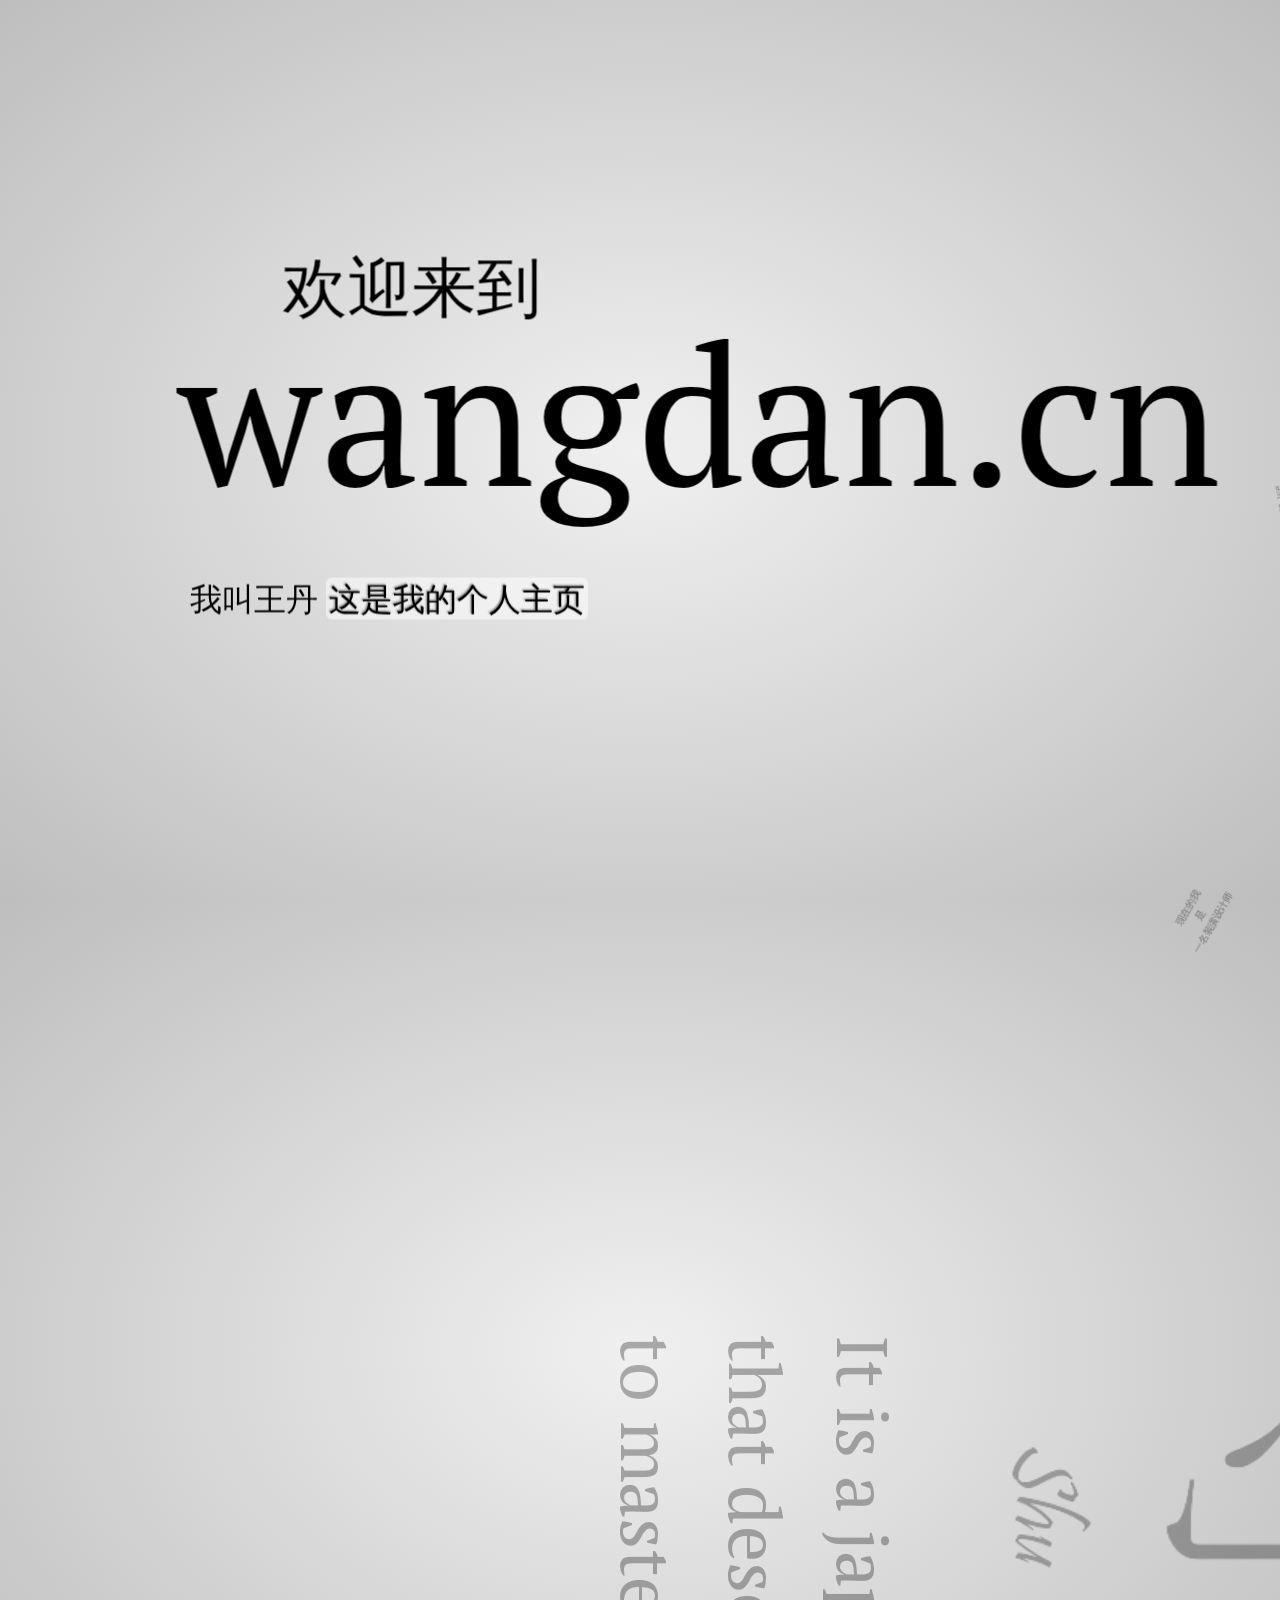
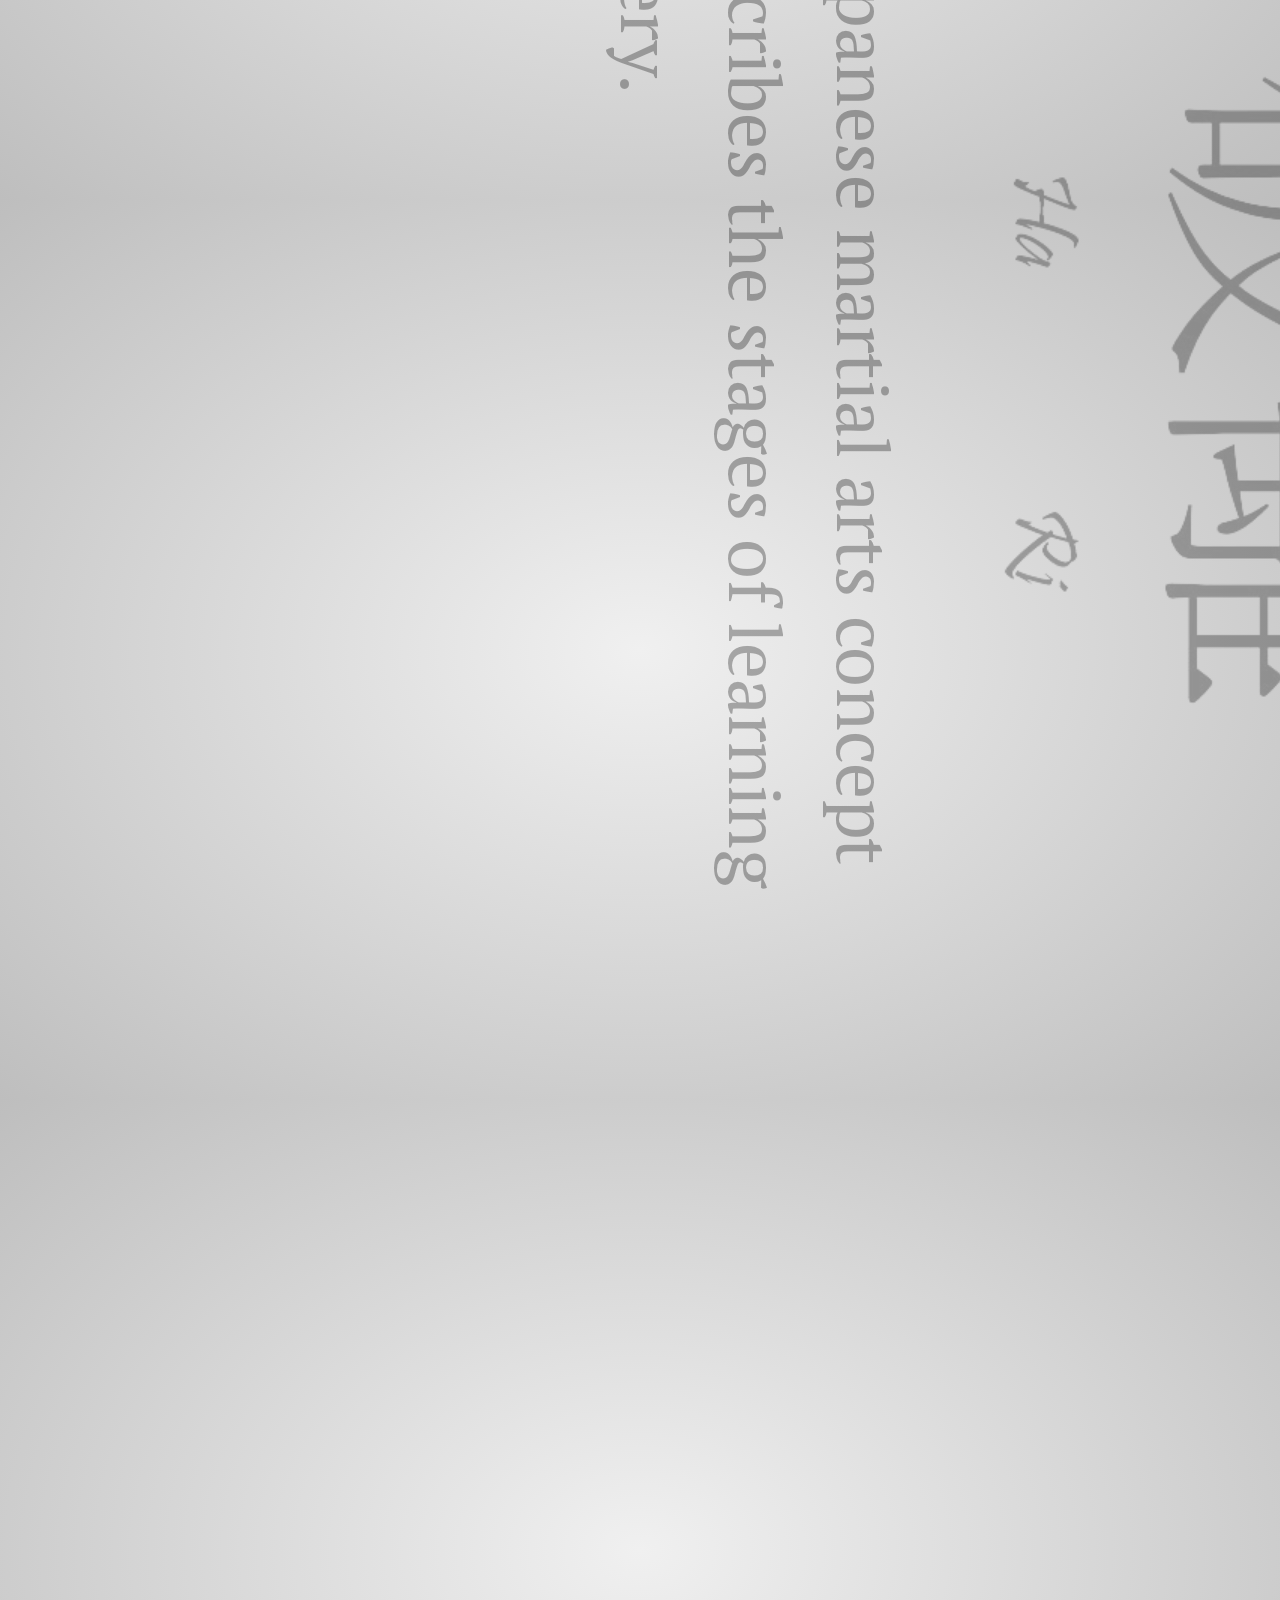
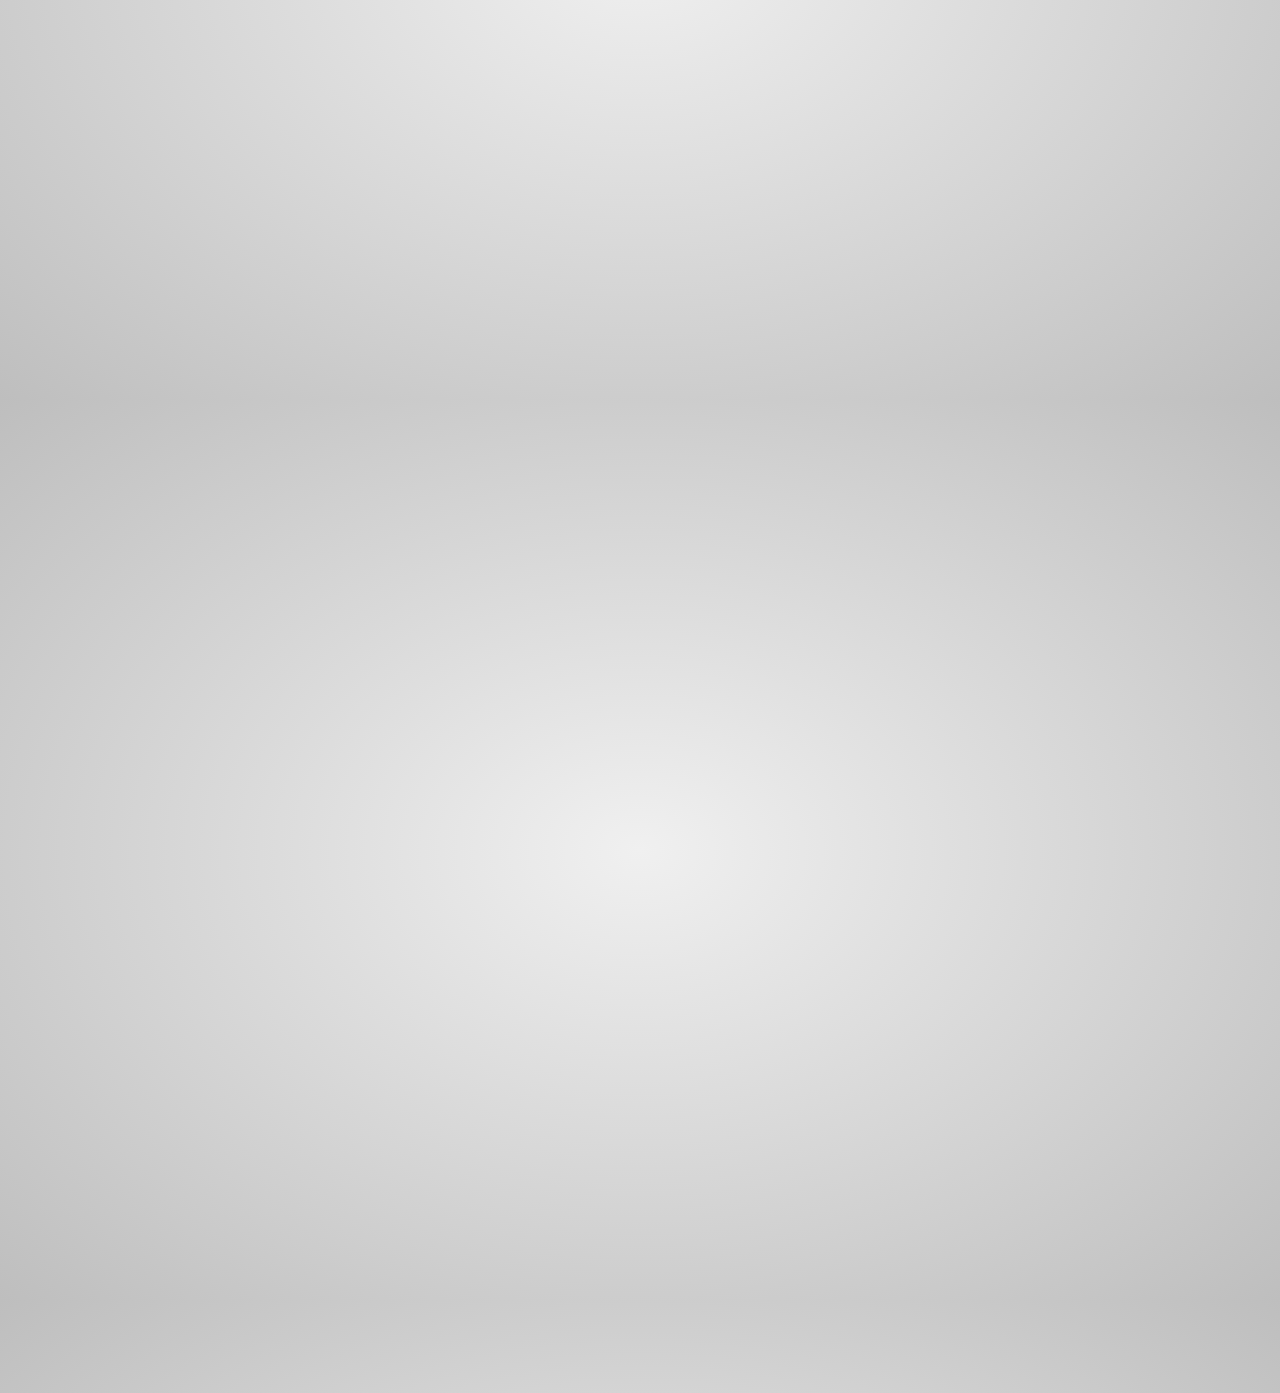
==== commit 8944df44: "1" ====
--- a/index.html
+++ b/index.html
@@ -1,93 +1,104 @@
-<!DOCTYPE HTML>
-<html>
-	<head>
-		<title>王丹个人主页</title>
-		<meta http-equiv="content-type" content="text/html; charset=utf-8" />
-		<meta name="description" content="" />
-		<meta name="keywords" content="" />
-		<!--[if lte IE 8]><script src="css/ie/html5shiv.js"></script><![endif]-->
-		<script src="js/jquery.min.js"></script>
-		<script src="js/jquery.poptrox.min.js"></script>
-		<script src="js/skel.min.js"></script>
-		<script src="js/init.js"></script>
-		<noscript>
-			<link rel="stylesheet" href="css/skel.css" />
-			<link rel="stylesheet" href="css/style.css" />
-			<link rel="stylesheet" href="css/style-xlarge.css" />
-		</noscript>
-		<!--[if lte IE 8]><link rel="stylesheet" href="css/ie/v8.css" /><![endif]-->
-	</head>
-	<body id="top">
-
-		<!-- Header -->
-			<header id="header">
-				<a href="#" class="image avatar"><img src="images/avatar.jpg" alt="" /></a>
-				<h1>我叫, <strong>王丹</strong><br />
-				是一名装潢设计师<br />
-				</h1>
-			</header>
-
-		<!-- Main -->
-			<div id="main">
-		
-				<!-- One -->
-					<section id="one">
-						<header class="major">
-							<h2>简介</h2>
-						</header>
-						<p>Accumsan orci faucibus id eu lorem semper. Eu ac iaculis ac nunc nisi lorem vulputate lorem neque cubilia ac in adipiscing in curae lobortis tortor primis integer massa adipiscing id nisi accumsan pellentesque commodo blandit enim arcu non at amet id arcu magna. Accumsan orci faucibus id eu lorem semper nunc nisi lorem vulputate lorem neque cubilia.</p>
-						
-					</section>
-				
-				<!-- Two -->
-					<section id="two">
-						<h2>我的作品</h2>
-						<div class="row">
-							<article class="6u 12u$(3) work-item">
-								<a href="images/thumbs/psb.jpg" class="image fit thumb"><img src="images/thumbs/psb.jpg" alt="" /></a>
-								<h3>Magna sed consequat tempus</h3>
-								<p>Lorem ipsum dolor sit amet nisl sed nullam feugiat.</p>
-							</article>
-							<article class="6u$ 12u$(3) work-item">
-								<a href="images/thumbs/psb2.jpg" class="image fit thumb"><img src="images/thumbs/psb2.jpg" alt="" /></a>
-								<h3>Ultricies lacinia interdum</h3>
-								<p>Lorem ipsum dolor sit amet nisl sed nullam feugiat.</p>
-							</article>
-							<article class="6u 12u$(3) work-item">
-								<a href="images/thumbs/psb3.jpg" class="image fit thumb"><img src="images/thumbs/psb3.jpg" alt="" /></a>
-								<h3>Tortor metus commodo</h3>
-								<p>Lorem ipsum dolor sit amet nisl sed nullam feugiat.</p>
-							</article>
-							<article class="6u$ 12u$(3) work-item">
-								<a href="images/thumbs/psb4.jpg" class="image fit thumb"><img src="images/thumbs/psb4.jpg" alt="" /></a>
-								<h3>Quam neque phasellus</h3>
-								<p>Lorem ipsum dolor sit amet nisl sed nullam feugiat.</p>
-							</article>
-							<article class="6u 12u$(3) work-item">
-								<a href="images/thumbs/psb5.jpg" class="image fit thumb"><img src="images/thumbs/psb5.jpg" alt="" /></a>
-								<h3>Nunc enim commodo aliquet</h3>
-								<p>Lorem ipsum dolor sit amet nisl sed nullam feugiat.</p>
-							</article>
-							<article class="6u$ 12u$(3) work-item">
-								<a href="iimages/thumbs/psb6.jpg" class="image fit thumb"><img src="images/thumbs/psb6.jpg" alt="" /></a>
-								<h3>Risus ornare lacinia</h3>
-								<p>Lorem ipsum dolor sit amet nisl sed nullam feugiat.</p>
-							</article>
-						</div>
-						<ul class="actions">
-							<li><a href="#" class="button">更多</a></li>
-						</ul>
-					</section>
-                    
-                    <div class="copyrights">Collect from <a href="http://www.cssmoban.com/" >个人主页</a></div>
-					
-				
-		<!-- Footer -->
-			<footer id="footer">
-				<ul class="copyright">
-					<li>&copy; wangdan</li>个人主页 2016 </li>
-				</ul>
-			</footer>
-
-	</body>
+<!doctype html>
+<html lang="en">
+<head>
+    <meta charset="utf-8" />
+    <meta name="viewport" content="width=1024" />
+    <meta name="apple-mobile-web-app-capable" content="yes" />
+    <title>王丹主页	</title>
+    
+    <meta name="description" content="Learning to Design is Learning to See by Parhum Khoshbakht" />
+    <meta name="author" content="Parhum Khoshbakht" />
+
+    <link href="http://fonts.googleapis.com/css?family=Open+Sans:regular,semibold,italic,italicsemibold|PT+Sans:400,700,400italic,700italic|PT+Serif:400,700,400italic,700italic" rel="stylesheet" />
+
+    <link href="css/impress-demo.css" rel="stylesheet" />
+    
+    <link rel="shortcut icon" href="favicon.png" />
+    <link rel="apple-touch-icon" href="apple-touch-icon.png" />
+</head>
+
+<body class="impress-not-supported">
+
+<div class="fallback-message">
+    <p>您的浏览器 <b>不支持</b> impress.js的展示要求, 将为您呈现简化版的展示</p>
+    <p>为了获取最佳效果，请使用最新版的<b>Chrome</b>, <b>Safari</b> 或 <b>Firefox</b> 浏览器</p>
+</div>
+
+<div id="impress">
+
+    <div id="title" class="step" data-x="0" data-y="0" data-scale="2">
+        <span class="try">欢迎来到</span>
+        <h1>wangdan.cn<sup></sup></h1>
+        <span class="footnote">我叫王丹 <a href="http://twitter.com/parhumm">这是我的个人主页</a></span>
+    </div>
+
+    <div id="Learning-to-See" class="step" data-x="2800" data-y="2325" data-z="-3000" data-rotate="300" data-scale="1">
+        <p><b>现在的我<br>是<br>一名装潢设计师</b></p>
+    </div>
+
+    <div id="passive-act" class="step" data-x="3500" data-y="2325" data-z="-3000" data-rotate="280" data-scale="1">
+        <p>生于 <b class="rotating">湖南.</b><br>长于<b class="rotating">湖南.</b></p>
+    </div>
+	
+    <div id="imgABC" class="step" data-x="3600" data-y="1300" data-z="-2500" data-rotate="280" data-scale="0.5">
+         <p>现居<b class="trans">广州</b></p>
+	     <p></p>
+	     <p>在体验人生修行<sup>*</sup>的同时，也在寻求创意的源泉<sup>****</sup></p>
+    </div>
+
+    <div id="WeDontSeeThings" class="step" data-x="3000" data-y="500" data-z="-2500" data-rotate="260" data-scale="1">
+        <p>“We don’t see things as they are, we see them as we are.”</p>
+        <span class="footnote">~Anaïs Nin</span>
+    </div>
+
+    <div id="img121314" class="step" data-x="3722" data-y="1236" data-z="-2500" data-rotate="280" data-scale="0.5">
+        <img src="img/12-13-14.png" alt="12 13 14">
+        <p style="margin-top: 200px; margin-left: -2px; margin-right: 100px; left: -106px; position: relative;">
+            You need a design eye to design, and a non-designer eye to feel what you designed.
+        </p>
+    </div>
+
+    <div id="ShuHaRi" class="step" data-x="850" data-y="3000" data-rotate="90" data-scale="3">
+        <img src="img/shu-ha-ri-2.png" alt="Shu Ha Ri"><br>
+        It is a japanese martial arts concept that describes the stages of learning to mastery.
+    </div>
+
+    <div id="ShuHaRi-Stages" class="step" data-x="3500" data-y="2100" data-rotate="45" data-scale="2">
+        <img src="img/psb14.jpg" alt="Shu Ha Ri Stages" style="max-width:120%;">
+    </div>
+
+    <div id="shu" class="step" data-x="7500" data-y="1500" data-scale="3">
+        <img src="img/psb.jpg" alt="Shu" style="width: 150px; position: relative; z-index: 2; right: -270px; top: 28px;">
+        <img src="img/psb10.jpg" alt="" style="position: absolute; left: 0; z-index: 1; width: 480px;">
+        <p style="position: relative; right: -465px; top: -100px;"><b>Follow the Rule</b></p>
+    </div>
+    <div id="shu-3" class="step" data-x="8900" data-y="1920" data-scale="3">
+        <p>The best way to learn to see is copying the masters. That applies to art as well as to any form of design.</p>
+    </div>
+
+    <div id="sample-1" class="step " data-x="7930" data-y="4000" data-scale="3">
+        <img src="img/psb.jpg" alt="" style="height:213px;">
+        <img src="img/psb1.jpg" alt="" style="top: 0; position: relative; width: 710px;">
+        <img src="img/psb11.jpg" alt="">
+   </div>
+
+    <div id="Attention" class="step " data-x="11000" data-y="3600" data-scale="3">
+        <p style="font-size: 35px;">- Focus on Learning Fundamental.</p>
+        <p style="font-size: 35px; margin-top: 25px;">- Know everything about the tools you’re using</p>
+        <p style="font-size: 35px; margin-top: 25px;">- No time for questioning **why** or **how**, just do what your master says.</p>
+   </div>
+
+    <div id="author" class="step" data-x="8000" data-y="7000" data-scale="10">
+        <b>谢谢</b><br>
+        <p style="font-size: 35px;">
+            欣赏更多作品，请点击作品集<br>
+            <span style="font-size: 25px;"><a href="list.html">作品集</a> </span>
+        </p>
+    </div>
+
+</div>
+
+<script src="js/impress.js"></script>
+<script>impress().init();</script>
+</body>
 </html>--- a/css/impress-demo.css
+++ b/css/impress-demo.css
@@ -0,0 +1,483 @@
+/**
+ * This is a stylesheet for a demo presentation for impress.js
+ * 
+ * It is not meant to be a part of impress.js and is not required by impress.js.
+ * I expect that anyone creating a presentation for impress.js would create their own
+ * set of styles.
+ */
+
+
+/* http://meyerweb.com/eric/tools/css/reset/ 
+   v2.0 | 20110126
+   License: none (public domain)
+*/
+
+html, body, div, span, applet, object, iframe,
+h1, h2, h3, h4, h5, h6, p, blockquote, pre,
+a, abbr, acronym, address, big, cite, code,
+del, dfn, em, img, ins, kbd, q, s, samp,
+small, strike, strong, sub, sup, tt, var,
+b, u, i, center,
+dl, dt, dd, ol, ul, li,
+fieldset, form, label, legend,
+table, caption, tbody, tfoot, thead, tr, th, td,
+article, aside, canvas, details, embed, 
+figure, figcaption, footer, header, hgroup, 
+menu, nav, output, ruby, section, summary,
+time, mark, audio, video {
+    margin: 0;
+    padding: 0;
+    border: 0;
+    font-size: 100%;
+    font: inherit;
+    vertical-align: baseline;
+}
+
+/* HTML5 display-role reset for older browsers */
+article, aside, details, figcaption, figure, 
+footer, header, hgroup, menu, nav, section {
+    display: block;
+}
+body {
+    line-height: 1;
+}
+ol, ul {
+    list-style: none;
+}
+blockquote, q {
+    quotes: none;
+}
+blockquote:before, blockquote:after,
+q:before, q:after {
+    content: '';
+    content: none;
+}
+
+table {
+    border-collapse: collapse;
+    border-spacing: 0;
+}
+
+
+body {
+    font-family: 'PT Sans', sans-serif;
+    
+    min-height: 740px;
+
+    background: rgb(215, 215, 215);
+    background: -webkit-gradient(radial, 50% 50%, 0, 50% 50%, 500, from(rgb(240, 240, 240)), to(rgb(190, 190, 190)));
+    background: -webkit-radial-gradient(rgb(240, 240, 240), rgb(190, 190, 190));
+    background:    -moz-radial-gradient(rgb(240, 240, 240), rgb(190, 190, 190));
+    background:      -o-radial-gradient(rgb(240, 240, 240), rgb(190, 190, 190));
+    background:         radial-gradient(rgb(240, 240, 240), rgb(190, 190, 190));
+
+    -webkit-font-smoothing: antialiased;
+}
+
+b, strong { font-weight: bold }
+i, em { font-style: italic}
+
+a {
+    color: inherit;
+    text-decoration: none;
+    padding: 0 0.1em;
+    background: rgba(255,255,255,0.5);
+    text-shadow: -1px -1px 2px rgba(100,100,100,0.9);
+    border-radius: 0.2em;
+    
+    -webkit-transition: 0.5s;
+    -moz-transition:    0.5s;
+    -ms-transition:     0.5s;
+    -o-transition:      0.5s;
+    transition:         0.5s;
+}
+
+a:hover {
+    background: rgba(255,255,255,1);
+    text-shadow: -1px -1px 2px rgba(100,100,100,0.5);
+}
+
+/* enable clicking on elements 'hiding' behind body in 3D */
+body     { pointer-events: none; }
+#impress { pointer-events: auto; }
+
+/* COMMON STEP STYLES */
+
+.step {
+    width: 900px;
+    padding: 40px;
+
+    -webkit-box-sizing: border-box;
+    -moz-box-sizing:    border-box;
+    -ms-box-sizing:     border-box;
+    -o-box-sizing:      border-box;
+    box-sizing:         border-box;
+
+    font-family: 'PT Serif', georgia, serif;
+
+    font-size: 48px;
+    line-height: 1.5;
+}
+
+.step {
+    -webkit-transition: opacity 1s;
+    -moz-transition:    opacity 1s;
+    -ms-transition:     opacity 1s;
+    -o-transition:      opacity 1s;
+    transition:         opacity 1s;
+}
+
+/* fade out inactive slides */
+.step:not(.active) {
+    opacity: 0.3;
+}
+#img121314.step:not(.active) {
+    opacity: 0;
+}
+
+/* STEP SPECIFIC STYLES */
+
+/* hint on the first slide */
+
+.hint {
+    position: fixed;
+    left: 0;
+    right: 0;
+    bottom: 200px;
+    
+    background: rgba(0,0,0,0.5);
+    color: #EEE;
+    text-align: center;
+    
+    font-size: 50px;
+    padding: 20px;
+    
+    z-index: 100;
+    
+    opacity: 0;
+    
+    -webkit-transform: translateY(400px);
+    -moz-transform:    translateY(400px);
+    -ms-transform:     translateY(400px);
+    -o-transform:      translateY(400px);
+    transform:         translateY(400px);
+
+    -webkit-transition: opacity 1s, -webkit-transform 0.5s 1s;
+    -moz-transition:    opacity 1s,    -moz-transform 0.5s 1s;
+    -ms-transition:     opacity 1s,     -ms-transform 0.5s 1s;
+    -o-transition:      opacity 1s,      -o-transform 0.5s 1s;
+    transition:         opacity 1s,         transform 0.5s 1s;
+}
+
+.impress-on-bored .hint {
+    opacity: 1;
+    
+    -webkit-transition: opacity 1s 5s, -webkit-transform 0.5s;
+    -moz-transition:    opacity 1s 5s,    -moz-transform 0.5s;
+    -ms-transition:     opacity 1s 5s,     -ms-transform 0.5s;
+    -o-transition:      opacity 1s 5s,      -o-transform 0.5s;
+    transition:         opacity 1s 5s,         transform 0.5s;
+    
+    -webkit-transform: translateY(0px);
+    -moz-transform:    translateY(0px);
+    -ms-transform:     translateY(0px);
+    -o-transform:      translateY(0px);
+    transform:         translateY(0px);
+}
+
+/* impress.js title */
+
+#title {
+    padding: 0;
+}
+
+#title .try {
+    font-size: 64px;
+    position: absolute;
+    top: -0.5em;
+    left: 1.5em;
+    
+    -webkit-transform: translateZ(20px);
+    -moz-transform:    translateZ(20px);
+    -ms-transform:     translateZ(20px);
+    -o-transform:      translateZ(20px);
+    transform:         translateZ(20px);
+}
+
+#title h1 {
+    font-size: 190px;
+    
+    -webkit-transform: translateZ(50px);
+    -moz-transform:    translateZ(50px);
+    -ms-transform:     translateZ(50px);
+    -o-transform:      translateZ(50px);
+    transform:         translateZ(50px);
+}
+
+.footnote {
+    font-size: 32px;
+}
+
+/* tiny ideas */
+
+#Learning-to-See {
+    width: 700px;
+    text-align: center;
+}
+
+#passive-act {
+    width: 700px;
+}
+
+#passive-act b {
+    display: inline-block;
+    -webkit-transition: 0.5s;
+    -moz-transition:    0.5s;
+    -ms-transition:     0.5s;
+    -o-transition:      0.5s;
+    transition:         0.5s;
+}
+
+#passive-act.present .rotating {
+    -webkit-transform: rotate(-10deg);
+    -moz-transform:    rotate(-10deg);
+    -ms-transform:     rotate(-10deg);
+    -o-transform:      rotate(-10deg);
+    transform:         rotate(-10deg);
+
+    -webkit-transition-delay: 0.5s;
+    -moz-transition-delay:    0.5s;
+    -ms-transition-delay:     0.5s;
+    -o-transition-delay:      0.5s;
+    transition-delay:         0.5s;
+}
+
+#passive-act.present .scaling {
+    -webkit-transform: scale(0.7);
+    -moz-transform:    scale(0.7);
+    -ms-transform:     scale(0.7);
+    -o-transform:      scale(0.7);
+    transform:         scale(0.7);
+
+    -webkit-transition-delay: 0.5s;
+    -moz-transition-delay:    0.5s;
+    -ms-transition-delay:     0.5s;
+    -o-transition-delay:      0.5s;
+    transition-delay:         0.5s;
+}
+
+/* imagination */
+
+#imagination {
+    width: 600px;
+}
+
+#imagination .imagination {
+    font-size: 78px;
+}
+
+/* use the source, Luke */
+
+#source {
+    width: 700px;
+    padding-bottom: 300px;
+    
+    /* Yoda Icon :: Pixel Art from Star Wars http://www.pixeljoint.com/pixelart/1423.htm */
+    background-image: url([data-uri]);
+    background-position: bottom right;
+    background-repeat: no-repeat;
+}
+
+#source q {
+    font-size: 60px;
+}
+
+/* it's in 3D */
+
+#its-in-3d p {
+    -webkit-transform-style: preserve-3d;
+    -moz-transform-style:    preserve-3d; /* Y U need this Firefox?! */
+    -ms-transform-style:     preserve-3d;
+    -o-transform-style:      preserve-3d;
+    transform-style:         preserve-3d;
+}
+
+#its-in-3d span,
+#its-in-3d b {
+    display: inline-block;
+    -webkit-transform: translateZ(40px);
+    -moz-transform:    translateZ(40px);
+    -ms-transform:     translateZ(40px);
+    -o-transform:      translateZ(40px);
+     transform:        translateZ(40px);
+            
+    -webkit-transition: 0.5s;
+    -moz-transition:    0.5s;
+    -ms-transition:     0.5s;
+    -o-transition:      0.5s;
+    transition:         0.5s;
+}
+
+#its-in-3d .have {
+    -webkit-transform: translateZ(-40px);
+    -moz-transform:    translateZ(-40px);
+    -ms-transform:     translateZ(-40px);
+    -o-transform:      translateZ(-40px);
+    transform:         translateZ(-40px);
+}
+
+#its-in-3d .you {
+    -webkit-transform: translateZ(20px);
+    -moz-transform:    translateZ(20px);
+    -ms-transform:     translateZ(20px);
+    -o-transform:      translateZ(20px);
+    transform:         translateZ(20px);
+}
+
+#its-in-3d .noticed {
+    -webkit-transform: translateZ(-40px);
+    -moz-transform:    translateZ(-40px);
+    -ms-transform:     translateZ(-40px);
+    -o-transform:      translateZ(-40px);
+    transform:         translateZ(-40px);
+}
+
+#its-in-3d .its {
+    -webkit-transform: translateZ(60px);
+    -moz-transform:    translateZ(60px);
+    -ms-transform:     translateZ(60px);
+    -o-transform:      translateZ(60px);
+    transform:         translateZ(60px);
+}
+
+#its-in-3d .in {
+    -webkit-transform: translateZ(-10px);
+    -moz-transform:    translateZ(-10px);
+    -ms-transform:     translateZ(-10px);
+    -o-transform:      translateZ(-10px);
+    transform:         translateZ(-10px);
+}
+
+#its-in-3d .footnote {
+    -webkit-transform: translateZ(-10px);
+    -moz-transform:    translateZ(-10px);
+    -ms-transform:     translateZ(-10px);
+    -o-transform:      translateZ(-10px);
+    transform:         translateZ(-10px);
+}
+
+#its-in-3d.present span,
+#its-in-3d.present b {
+    -webkit-transform: translateZ(0px);
+    -moz-transform:    translateZ(0px);
+    -ms-transform:     translateZ(0px);
+    -o-transform:      translateZ(0px);
+    transform:         translateZ(0px);
+}
+#shu.past,
+#shu-2.past,
+#shu-3.past {
+    opacity: 1;
+}
+#sample-1 {
+  width: 1202px;
+  height: 612px;
+}
+#sample-1 img {
+  width: 400px;
+  top: -319px;
+  position: relative;
+}
+
+/* overview step */
+
+#overview {
+    z-index: -1;
+    padding: 0;
+}
+
+/* on overview step everything is visible */
+
+.impress-on-overview .step {
+    opacity: 1;
+    cursor: pointer;
+}
+
+/*
+ * SLIDE STEP STYLES
+ *
+ * inspired by: http://html5slides.googlecode.com/svn/trunk/styles.css
+ *
+ * ;)
+ */
+
+.slide {
+    display: block;
+
+    width: 900px;
+    height: 700px;
+
+    padding: 40px 60px;
+
+    border-radius: 10px;
+
+    background-color: white;
+
+    box-shadow: 0 2px 6px rgba(0, 0, 0, .1);
+    border: 1px solid rgba(0, 0, 0, .3);
+
+    font-family: 'Open Sans', Arial, sans-serif;
+
+    color: rgb(102, 102, 102);
+    text-shadow: 0 2px 2px rgba(0, 0, 0, .1);
+
+    font-size: 30px;
+    line-height: 36px;
+
+    letter-spacing: -1px;
+}
+
+.slide q {
+    display: block;
+    font-size: 50px;
+    line-height: 72px;
+
+    margin-top: 100px;
+}
+
+.slide q strong {
+    white-space: nowrap;
+}
+
+
+/* IMPRESS NOT SUPPORTED STYLES */
+
+.fallback-message {
+    font-family: sans-serif;
+    line-height: 1.3;
+    
+    display: none;
+    width: 780px;
+    padding: 10px 10px 0;
+    margin: 20px auto;
+
+    border-radius: 10px;
+    border: 1px solid #E4C652;
+    background: #EEDC94;
+}
+
+.fallback-message p {
+    margin-bottom: 10px;
+}
+
+.impress-disabled .step,
+.impress-not-supported .step {
+    position: relative;
+    opacity: 1;
+    margin: 20px auto;
+}
+
+.impress-not-supported .fallback-message {
+    display: block;
+}
+
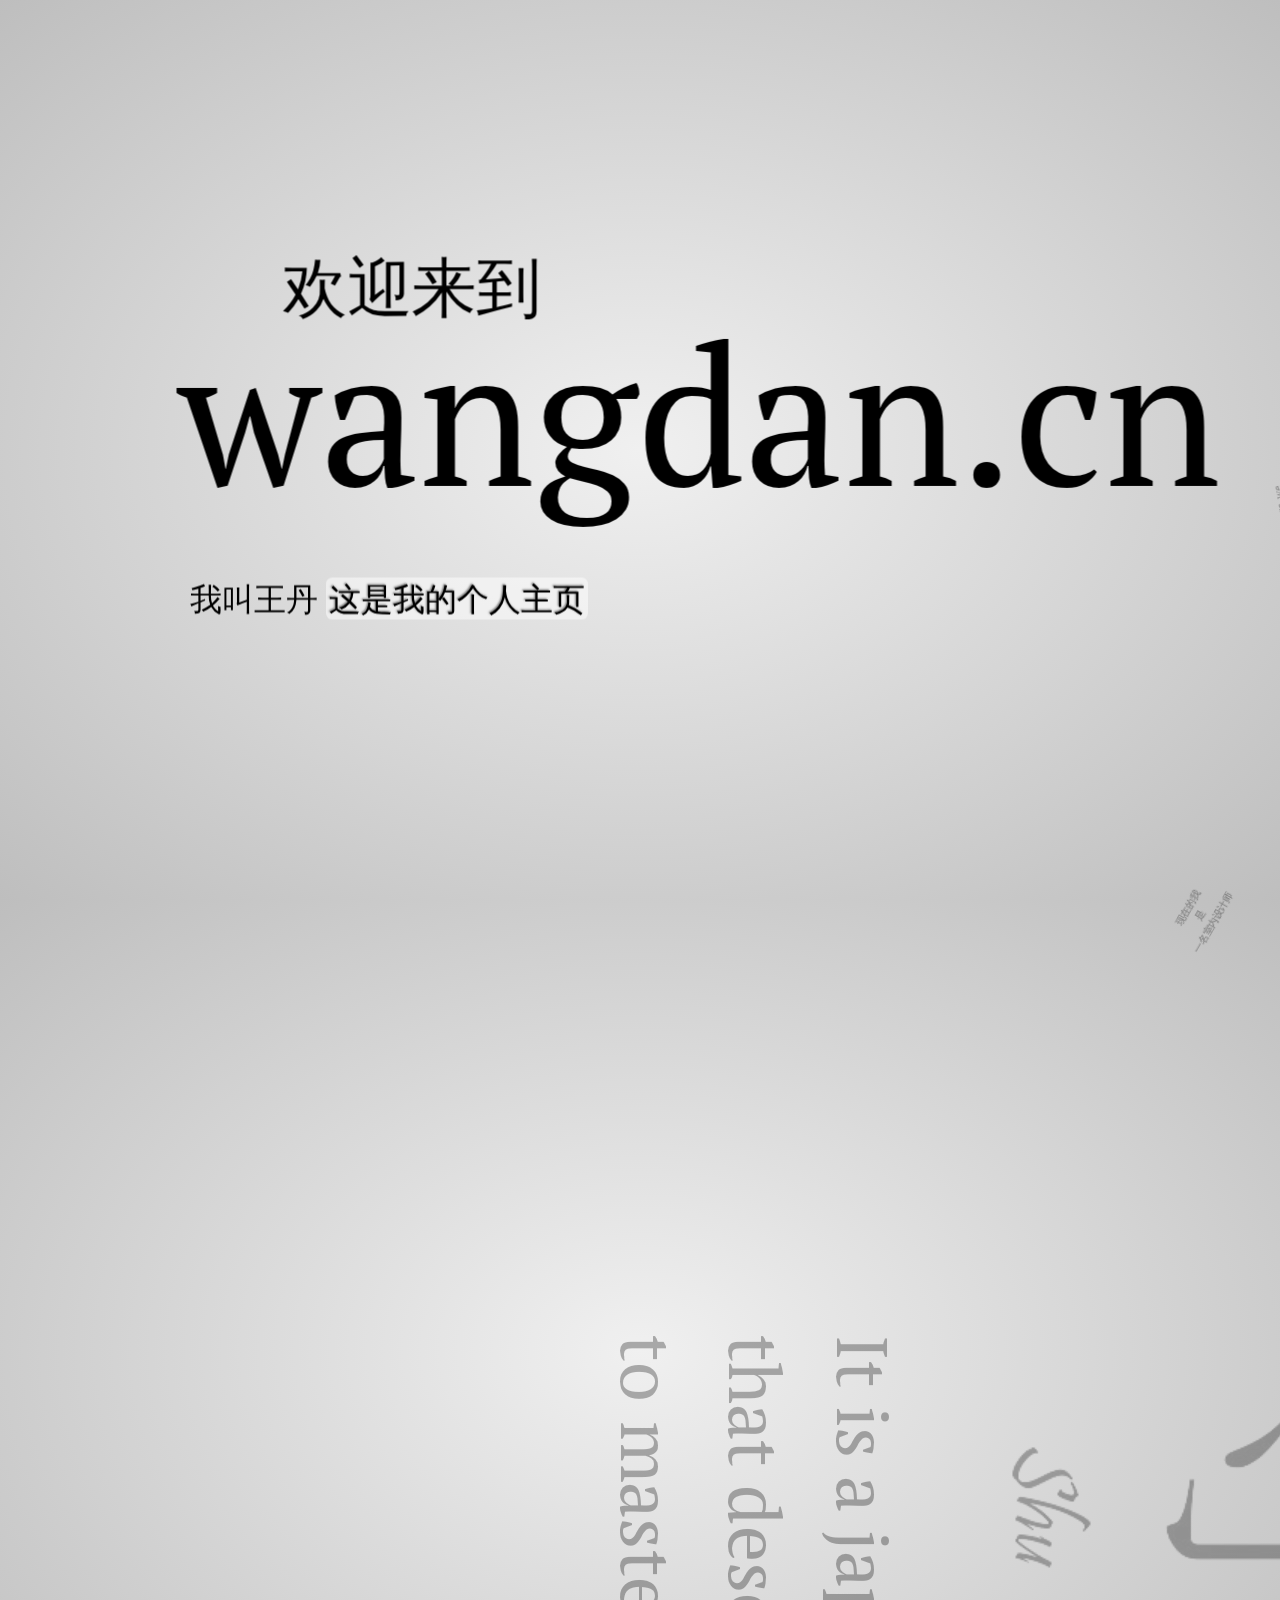
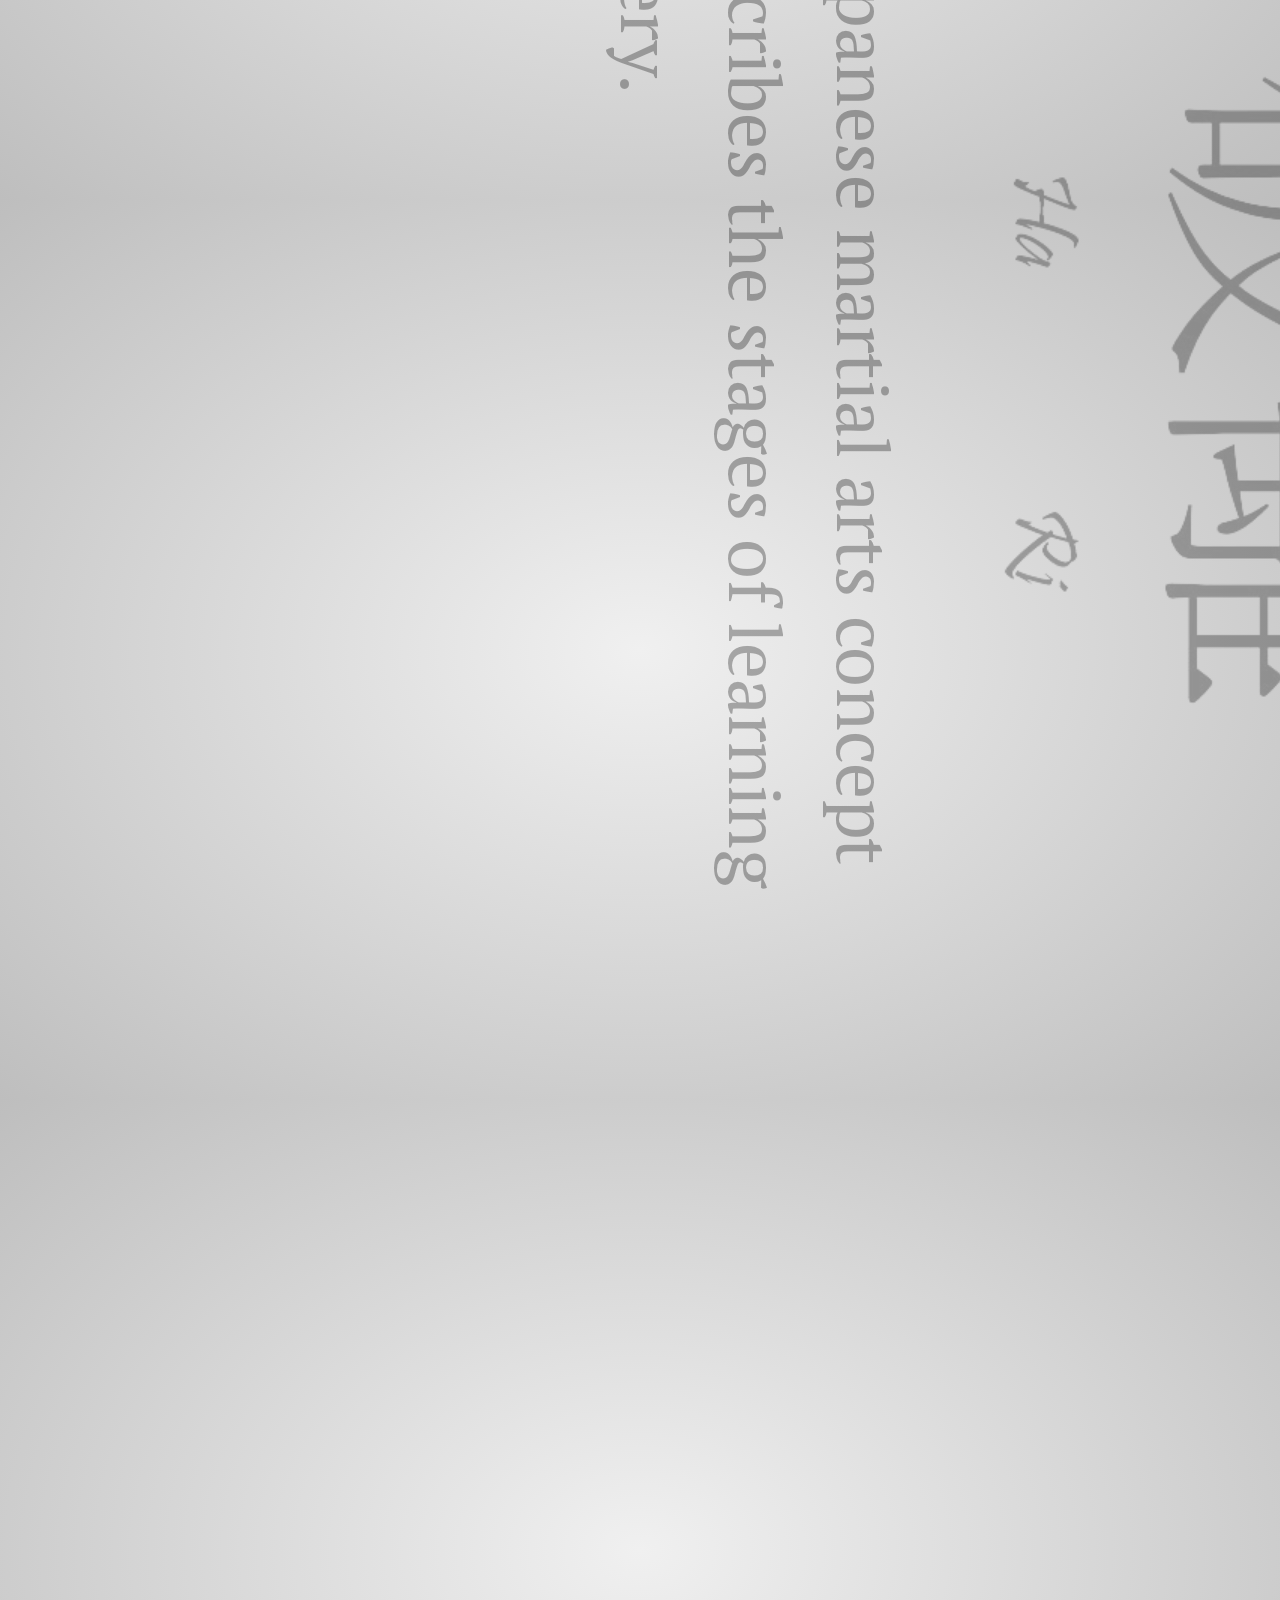
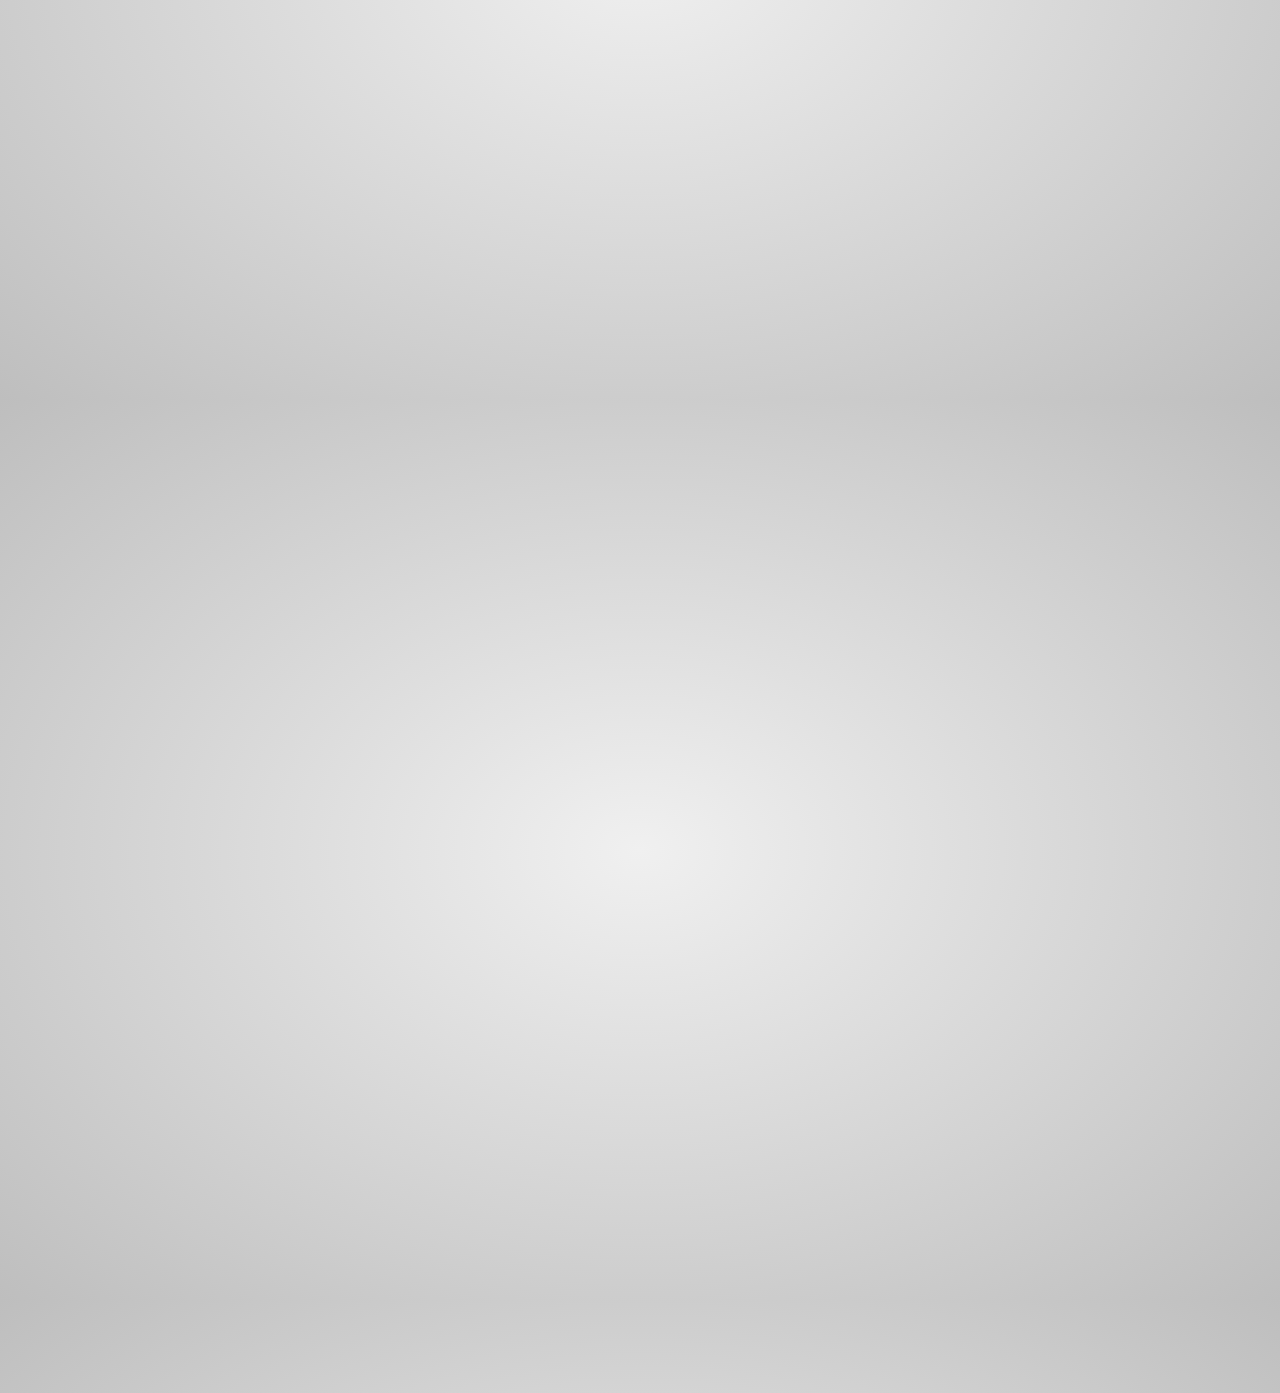
==== commit 91a00373: "1" ====
--- a/index.html
+++ b/index.html
@@ -29,11 +29,11 @@
     <div id="title" class="step" data-x="0" data-y="0" data-scale="2">
         <span class="try">欢迎来到</span>
         <h1>wangdan.cn<sup></sup></h1>
-        <span class="footnote">我叫王丹 <a href="http://twitter.com/parhumm">这是我的个人主页</a></span>
+        <span class="footnote">我叫王丹 <a href="list.html">这是我的个人主页</a></span>
     </div>
 
     <div id="Learning-to-See" class="step" data-x="2800" data-y="2325" data-z="-3000" data-rotate="300" data-scale="1">
-        <p><b>现在的我<br>是<br>一名装潢设计师</b></p>
+        <p><b>现在的我<br>是<br>一名室内设计师</b></p>
     </div>
 
     <div id="passive-act" class="step" data-x="3500" data-y="2325" data-z="-3000" data-rotate="280" data-scale="1">
